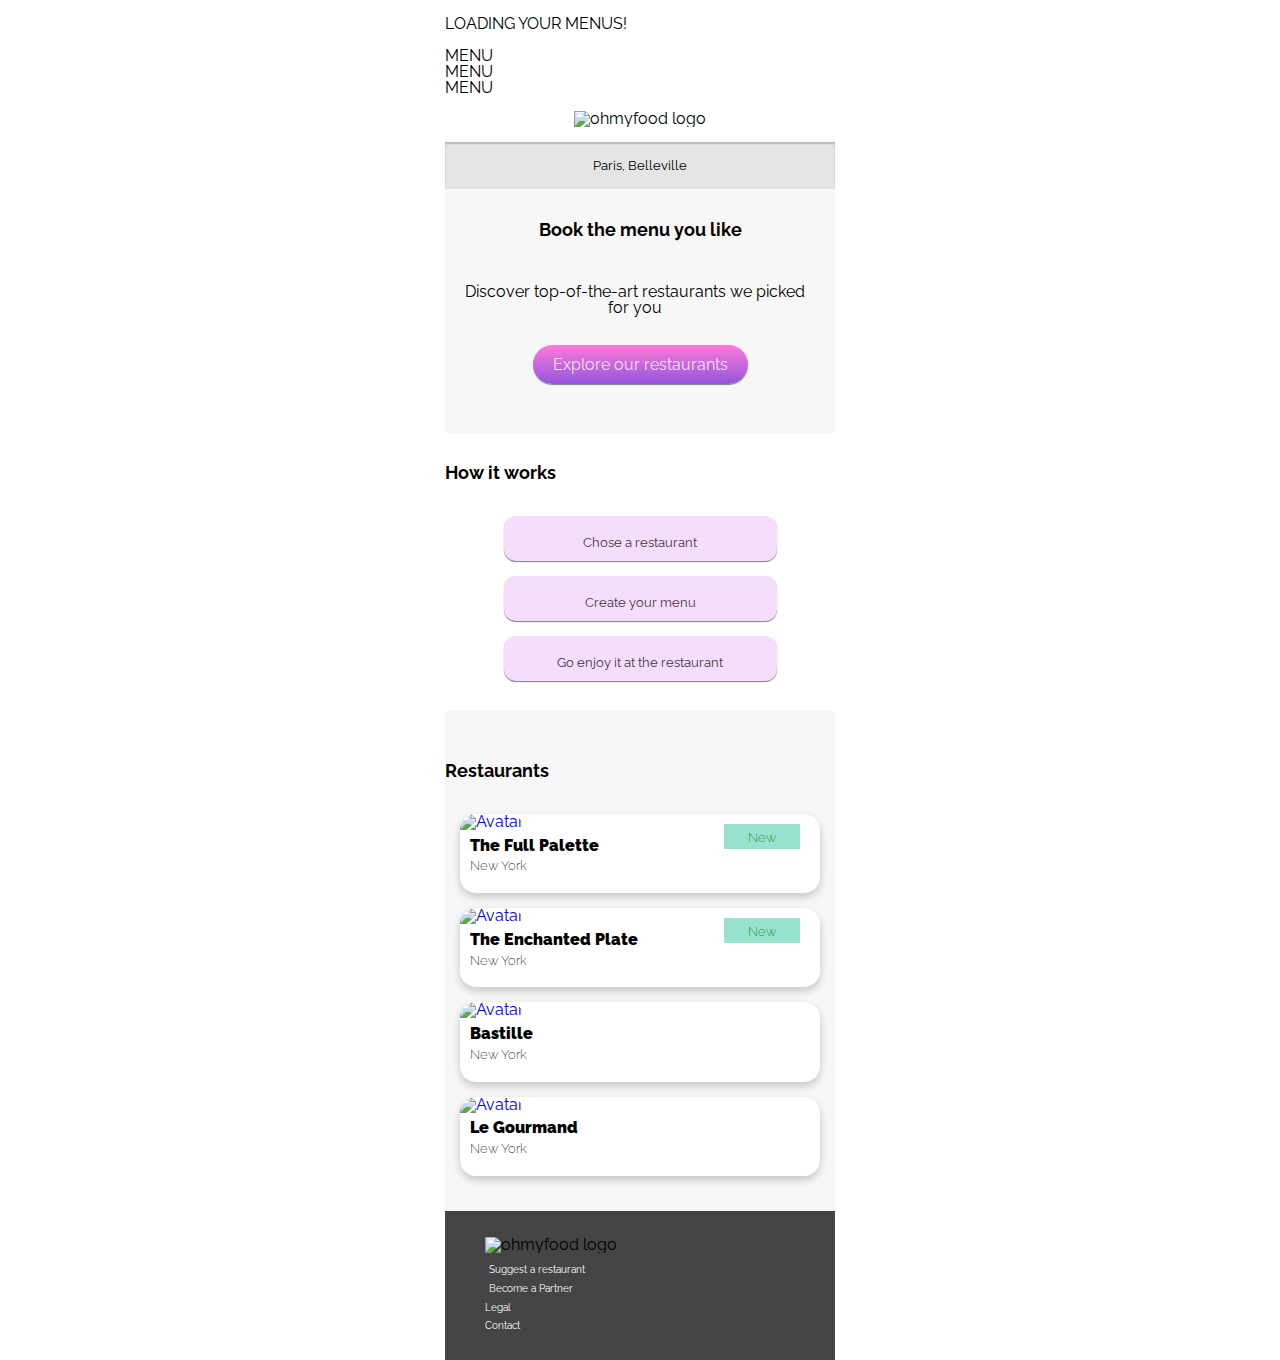
==== index.html @ ea01f43e "green "new" squares" ====
<!DOCTYPE html>
<html lang="en">
   <head>
      <meta charset="UTF-8" />
      <meta http-equiv="X-UA-Compatible" content="IE=edge" />
      <meta name="viewport" content="width=device-width, initial-scale=1.0" />
      <link href="CSS/main.css" rel="stylesheet" type="text/css" />
      <link rel="preconnect" href="https://fonts.googleapis.com" />
      <link rel="preconnect" href="https://fonts.gstatic.com" crossorigin />
      <link
         href="https://fonts.googleapis.com/css2?family=Raleway:ital,wght@0,400;0,600;1,700&display=swap"
         rel="stylesheet"
         />
      <script
         src="https://kit.fontawesome.com/eb87289c09.js"
         crossorigin="anonymous"
         ></script>
      <title>ohmyfood</title>
   </head>
   <body>


      <div id="overlay">
        <div id="spinners">
          <p>LOADING YOUR MENUS!</p>
          <div id="spinner"><span>MENU</span></div>
          <div id="spinner-2"><span>MENU</span></div>
          <div id="spinner-3"><span>MENU</span></div>
       </div>
      </div>

      <section id="top">
         <header>
            <img src="Images/logo/ohmyfood.png" alt="ohmyfood logo" />
         </header>
         <section id="location">
            <p><i class="fa-solid fa-location-dot"></i>Paris, Belleville</p>
         </section>
         <section id="book-menu">
            <h1>Book the menu you like</h1>
         </section>
         <section id="explore">
            <p>Discover top-of-the-art restaurants we picked for you</p>
            <a href="#" target="_blank" class="button"> Explore our restaurants</a>
         </section>
      </section>
      <section id="how-it-works">
         <h1>How it works</h1>
         <button>Chose a restaurant</button>
         <button>Create your menu</button>
         <button>Go enjoy it at the restaurant</button>
      </section>
      <section id="restaurants">
         <h1>Restaurants</h1>
         <div id="full-palette">
            <a href="#">
               <div class="card">
                  <img
                     src="Images/restaurants/jay-wennington-N_Y88TWmGwA-unsplash.jpg"
                     alt="Avatar"
                     style="width: 100%"/>
                  <div class="container">
                     <div class="new">
                        <p>New</p>
                     </div>
                     <h4>
                        <b>The Full Palette</b><br />
                        <p>New York</p>
                     </h4>
                  </div>
               </div>
            </a>
         </div>
         <div id="enchanted-plate">
            <a href="#">
               <div class="card">
                  <img
                     src="Images/restaurants/stil-u2Lp8tXIcjw-unsplash.jpg"
                     alt="Avatar"
                     style="width: 100%"/>
                  <div class="container">
                     <div class="new">
                        <p>New</p>
                     </div>
                     <h4>
                        <b>The Enchanted Plate</b><br />
                        <p>New York</p>
                     </h4>
                  </div>
               </div>
            </a>
         </div>
         <div id="bastille">
            <a href="#">
               <div class="card">
                  <img
                     src="Images/restaurants/toa-heftiba-DQKerTsQwi0-unsplash.jpg"
                     alt="Avatar"
                     style="width: 100%"/>
                  <div class="container">
                     <h4>
                        <b>Bastille</b><br />
                        <p>New York</p>
                     </h4>
                  </div>
               </div>
            </a>
         </div>
         <div id="le-gourmand">
            <a href="#">
               <div class="card">
                  <img
                     src="Images/restaurants/louis-hansel-shotsoflouis-qNBGVyOCY8Q-unsplash.jpg"
                     alt="Avatar"
                     style="width: 100%"/>
                  <div class="container">
                     <h4>
                        <b>Le Gourmand</b><br />
                        <p>New York</p>
                     </h4>
                  </div>
               </div>
            </a>
         </div>
      </section>
      <footer>
         <ul>
         <img src="Images/logo/ohmyfood@2x-white copy.png" alt="ohmyfood logo" />
         <li><i class="fa-solid fa-utensils"></i><a href="">Suggest a restaurant</a></li>
         <li><i class="fa-solid fa-handshake-angle"></i><a href="">Become a Partner</a></li>
         <li><a href="">Legal</a></li>
         <li><a href="">Contact</a></li>
      </footer>
   </body>
</html>
---- CSS/main.css ----
/*! normalize.css v8.0.1 | MIT License | github.com/necolas/normalize.css */

html {
	line-height: 1.15;
	-webkit-text-size-adjust: 100%;
}

body {
	margin: 0 auto;
}

main {
	display: flex;
	height: 50%;
}

a {
	text-decoration: none;
}

h1 {
	font-size: 2em;
	margin: 0.67em 0;
}

hr {
	box-sizing: content-box;
	height: 0;
	overflow: visible;
}

pre {
	font-family: monospace, monospace;
	font-size: 1em;
}

a {
	background-color: transparent;
}

abbr[title] {
	border-bottom: 0;
	text-decoration: underline;
	text-decoration: underline dotted;
}

b,
strong {
	font-weight: bolder;
}

code,
kbd,
samp {
	font-family: monospace, monospace;
	font-size: 1em;
}

small {
	font-size: 80%;
}

sub,
sup {
	font-size: 75%;
	line-height: 0;
	position: relative;
	vertical-align: baseline;
}

sub {
	bottom: -0.25em;
}

sup {
	top: -0.5em;
}

img {
	border-style: none;
}

button,
input,
optgroup,
select,
textarea {
	font-family: inherit;
	font-size: 100%;
	line-height: 1.15;
	margin: 0;
}

button,
input {
	overflow: visible;
}

button,
select {
	text-transform: none;
}

button,
[type="button"],
[type="reset"],
[type="submit"] {
	-webkit-appearance: button;
}

button::-moz-focus-inner,
[type="button"]::-moz-focus-inner,
[type="reset"]::-moz-focus-inner,
[type="submit"]::-moz-focus-inner {
	border-style: none;
	padding: 0;
}

button:-moz-focusring,
[type="button"]:-moz-focusring,
[type="reset"]:-moz-focusring,
[type="submit"]:-moz-focusring {
	outline: 1px dotted ButtonText;
}

fieldset {
	padding: 0.35em 0.75em 0.625em;
}

legend {
	box-sizing: border-box;
	color: inherit;
	display: table;
	max-width: 100%;
	padding: 0;
	white-space: normal;
}

progress {
	vertical-align: baseline;
}

textarea {
	overflow: auto;
}

[type="checkbox"],
[type="radio"] {
	box-sizing: border-box;
	padding: 0;
}

[type="number"]::-webkit-inner-spin-button,
[type="number"]::-webkit-outer-spin-button {
	height: auto;
}

[type="search"] {
	-webkit-appearance: textfield;
	outline-offset: -2px;
}

[type="search"]::-webkit-search-decoration {
	-webkit-appearance: none;
}

::-webkit-file-upload-button {
	-webkit-appearance: button;
	font: inherit;
}

details {
	display: block;
}

summary {
	display: list-item;
}

template {
	display: none;
}

[hidden] {
	display: none;
}

/* Box Sizing */

*,
*::before,
*::after {
	box-sizing: border-box;
}

/*----------------------------------------------End Reset-----------------------------------------*/

body {
	width: 390px;
	font-family: "Raleway";
	color: black;
	line-height: 1em;
}


/* #spinners {
  z-index: 100!important;
}

#overlay {
	position: fixed;
	animation: fade 7s 1s ease-in forwards;
	background-color: whitesmoke;
	/* background: linear-gradient(to bottom, #ff79da 0%, #9356dc 100%); 
	width: 390px;
	height: 100%;
 	z-index: 200;
}

@keyframes fade {
	0% {
		opacity: 1;
	}

  95% {
		opacity: 1;
	}

  100% {
    opacity: 0;
    z-index: -10;
  }
}

@keyframes spinner {
	0% {
		transform:  rotate(-5deg) translateY(0);
	}

	100% {
		transform:  rotate(5deg) translateY(45px);

	}
}


#spinners p {
  font-family: "Raleway";
  color: rgb(6, 174, 115);
  text-align: center;
  position: relative;
  top: 650px;
}

#spinner {
	animation: spinner .5s alternate infinite ease-in-out;
	width: 90px;
	height: 115px;
	position: absolute;
	top: 500px;
	left: 20%;
	background-color: #99e2d0;
	mix-blend-mode: darken;
}

#spinner-2 {
	animation: spinner .5s 0.3s alternate infinite ease-in-out;
	width: 90px;
	height: 115px;
	position: absolute;
	top: 500px;
	left: 40%;
	background-color: #ff79da;
	mix-blend-mode: darken;
}

#spinner-3 {
	animation: spinner .5s 0.6s alternate infinite ease-in-out;
	width: 90px;
	height: 115px;
	position: absolute;
	top: 500px;
	left: 60%;
	background-color: #9356dc;
	mix-blend-mode: multiply;
}
#spinner, #spinner-2, #spinner-3 {
  font: 300;
  font-size: .5em;
  color: white;
  text-align: center;
} */

p {
	font-size: 1em;
}

header {
	text-align: center;
	background-color: white;
}

header img {
	width: 50%;
	padding: 15px;
}

#explore,
#location,
#book-menu {
	text-align: center;
}

#explore p {
	text-align: center;
	padding: 0 30px;
}

#location p {
	background-color: #e5e5e5;
	box-shadow: 0px 2px 2px rgba(0, 0, 0, 0.2) inset;
	padding: 15px 0;
	font-size: small;
	margin-top: 0;
}

#location i {
	position: relative;
	left: -15px;
	font-size: 1.2em;
}

#book-menu {
	background-color: rgb(247, 247, 247);
}

h1 {
	font-size: large;
	padding: 20px 0;
}

#explore {
	padding-bottom: 30px;
}

#explore p {
	padding: 10px 20px 25px 10px;
}

.button {
	width: 60%;
	height: 60px;
	padding: 10px 20px;
	font-family: "Raleway", sans-serif;
	text-decoration: none;
	color: rgba(255, 255, 255, 0.8);
	border-radius: 30px;
	background: linear-gradient(to bottom, #ff79da 0%, #9356dc 100%);
	box-shadow: 0 1px 1px rgba(0, 0, 0, 0.5);
	cursor: pointer;
	transition: all 0.2s ease-in-out;
}

.button:hover {
	box-shadow: 0 2px 2px 0.5px rgba(0, 0, 0, 1);
	opacity: 0.8;
	color: rgba(255, 255, 255, 1);
}

/* .button:hover::after {
	content: "";
	position: absolute;
	display: block;
	top: 500px;
	left: 400px;
	width: 30%;
	height: 20px;
	padding: 10px 20px;
	border-radius: 30px;
	background: blue;
	z-index: 1;
	transition: all 0.2s ease-in-out;
} */

#top {
	background-color: rgb(247, 247, 247);
	padding-bottom: 30px;
}

#how-it-works {
	margin-bottom: 30px;
}

#how-it-works button {
	display: block;
	margin: 15px auto;
	width: 70%;
	height: 45px;
	padding: 20px;
	font-family: "Raleway", sans-serif;
	text-decoration: none;
	color: rgba(9, 0, 0, 0.8);
	font-size: 0.8em;
	border-radius: 12px;
	border: none;
	background: rgb(245, 221, 254);
	box-shadow: 0 1px 1px rgba(0, 0, 0, 0.5);
	cursor: pointer;
	transition: all 0.2s ease-in-out;
}

h3,
h6 {
	font-family: "Raleway";
	font-weight: 500;
	line-height: 1.3;
}

#restaurants {
	background-color: rgb(247, 247, 247);
	padding: 20px 0;
}

.card img {
	border-radius: 16px 16px 0 0;
	height: 150px;
	/* width: 90%; */
	object-fit: cover;
	max-width: 100%;
}

.card {
	background-color: rgb(255, 255, 255);
	border-radius: 16px;
	margin: 15px;
	box-shadow: 0 4px 8px 0 rgba(0, 0, 0, 0.2);
	transition: all 0.3s;
	transform: translateY(0%);
}

.card:hover {
	transform: translateY(-4%);
}

.card .container {
	padding: 10px 10px;
	line-height: 0.5em;
}

.card h4 {
	font-size: 1em;
	margin: 0.1em 0;
	color: black;
}

.card p {
	font-size: 0.8em;
	font-weight: 200;
}

.new {
	position: absolute;
	top:10px;
	right: 20px;
	width: 76px;
	height: 25px;
	color: green;
	text-align: center;
	line-height: .1em;
	background-color: #99E2D0;
}

.new p {

}

footer {
	height: 15%;
	background-color: rgb(68, 68, 68);
	padding: 10px 0 10px 0;
}

footer img {
	width: 5vw;
	padding-bottom: 7px;
}

footer ul {
	list-style-type: none;
}

footer ul a {
	text-decoration: none;
	font-size: 0.6em;
	color: white;
}

.fa-utensils,
.fa-handshake-angle {
	color: white;
	font-size: 0.2em;
	padding-right: 4px;
}
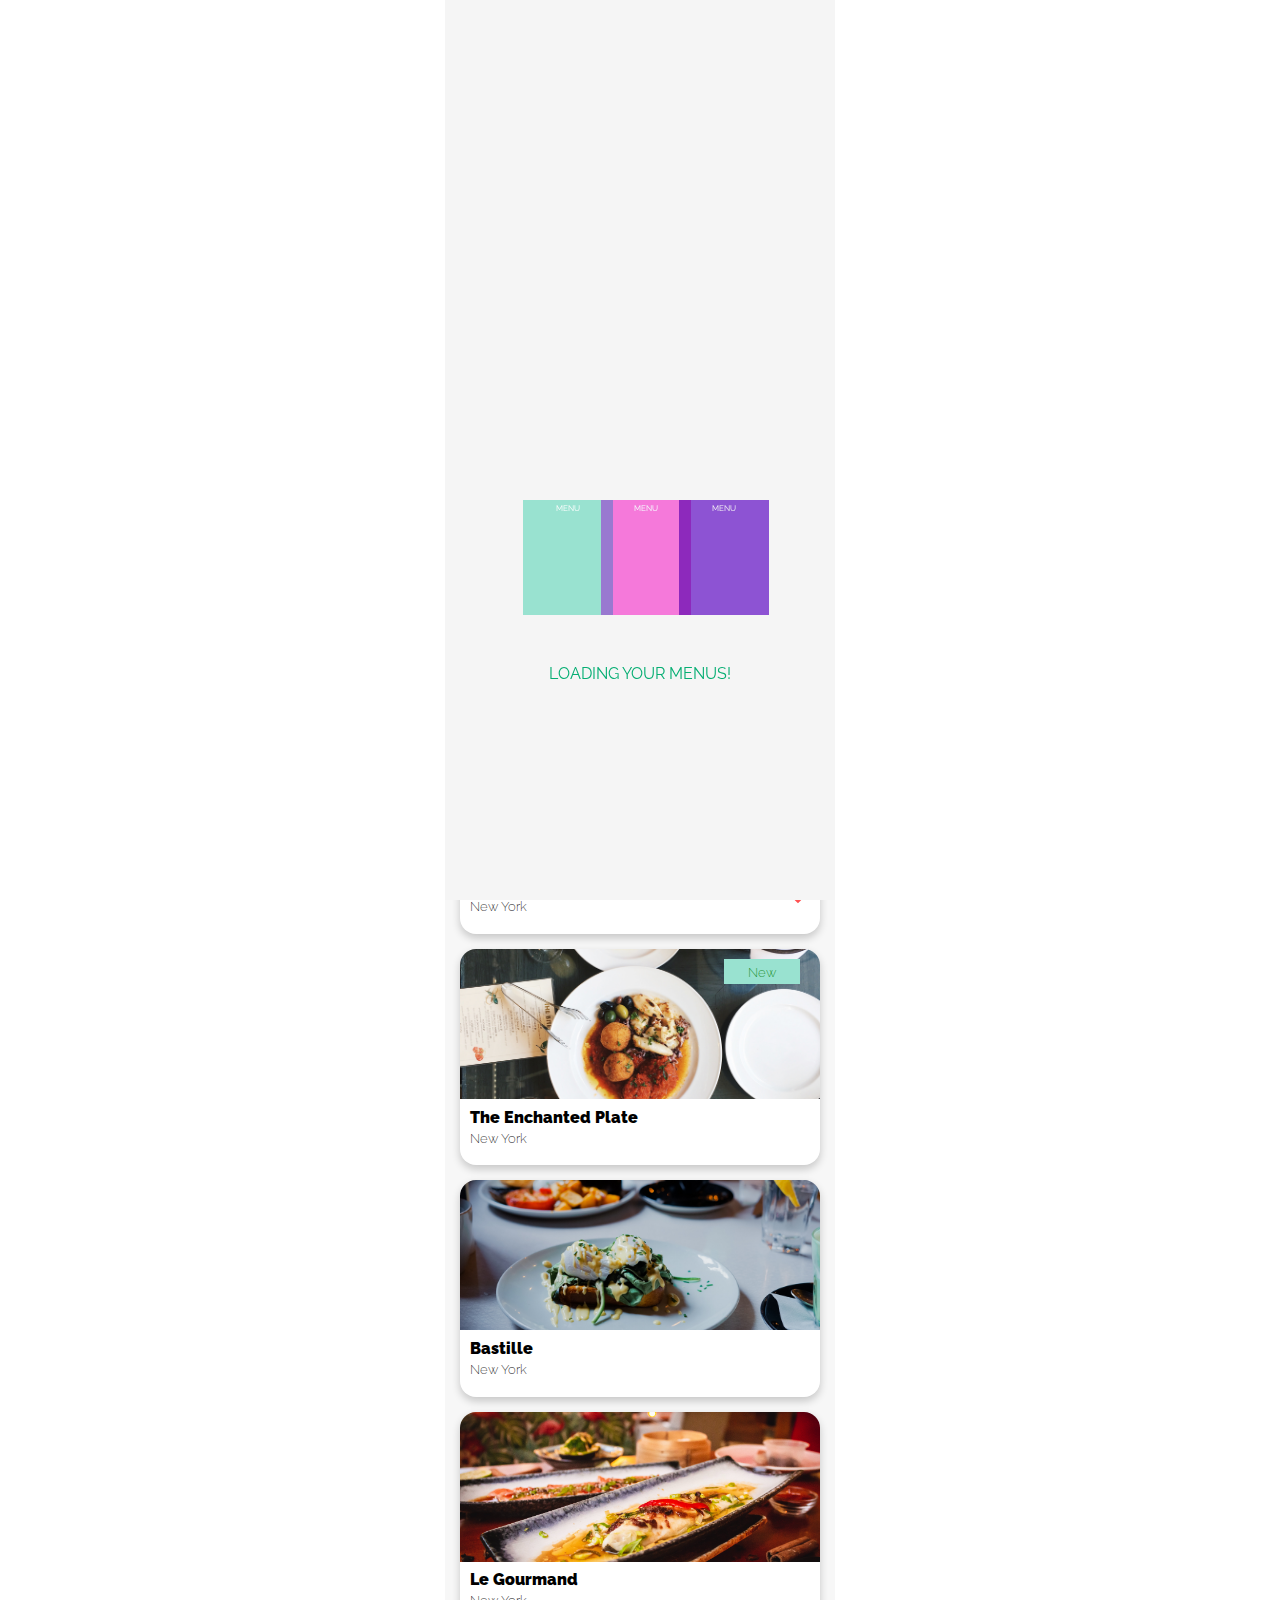
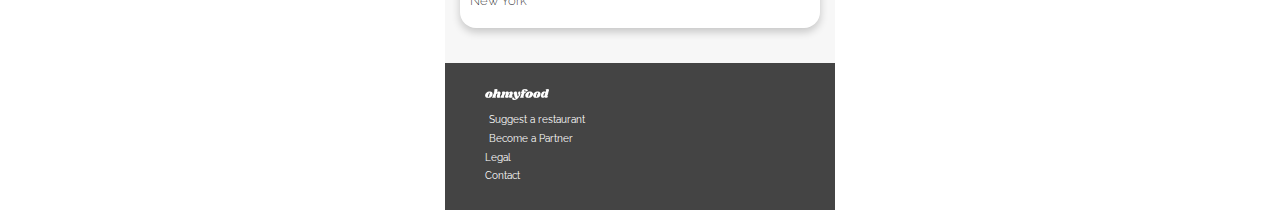
==== commit ba584724: "heart attempt" ====
--- a/index.html
+++ b/index.html
@@ -18,17 +18,14 @@
       <title>ohmyfood</title>
    </head>
    <body>
-
-
       <div id="overlay">
-        <div id="spinners">
-          <p>LOADING YOUR MENUS!</p>
-          <div id="spinner"><span>MENU</span></div>
-          <div id="spinner-2"><span>MENU</span></div>
-          <div id="spinner-3"><span>MENU</span></div>
-       </div>
+         <div id="spinners">
+            <p>LOADING YOUR MENUS!</p>
+            <div id="spinner"><span>MENU</span></div>
+            <div id="spinner-2"><span>MENU</span></div>
+            <div id="spinner-3"><span>MENU</span></div>
+         </div>
       </div>
-
       <section id="top">
          <header>
             <img src="Images/logo/ohmyfood.png" alt="ohmyfood logo" />
@@ -56,7 +53,7 @@
             <a href="#">
                <div class="card">
                   <img
-                     src="Images/restaurants/jay-wennington-N_Y88TWmGwA-unsplash.jpg"
+                     src="images/restaurants/jay-wennington-N_Y88TWmGwA-unsplash.jpg"
                      alt="Avatar"
                      style="width: 100%"/>
                   <div class="container">
@@ -67,6 +64,7 @@
                         <b>The Full Palette</b><br />
                         <p>New York</p>
                      </h4>
+                     <div class="heart-1"></div>
                   </div>
                </div>
             </a>
@@ -75,7 +73,7 @@
             <a href="#">
                <div class="card">
                   <img
-                     src="Images/restaurants/stil-u2Lp8tXIcjw-unsplash.jpg"
+                     src="images/restaurants/stil-u2Lp8tXIcjw-unsplash.jpg"
                      alt="Avatar"
                      style="width: 100%"/>
                   <div class="container">
@@ -94,7 +92,7 @@
             <a href="#">
                <div class="card">
                   <img
-                     src="Images/restaurants/toa-heftiba-DQKerTsQwi0-unsplash.jpg"
+                     src="images/restaurants/toa-heftiba-DQKerTsQwi0-unsplash.jpg"
                      alt="Avatar"
                      style="width: 100%"/>
                   <div class="container">
@@ -110,7 +108,7 @@
             <a href="#">
                <div class="card">
                   <img
-                     src="Images/restaurants/louis-hansel-shotsoflouis-qNBGVyOCY8Q-unsplash.jpg"
+                     src="images/restaurants/louis-hansel-shotsoflouis-qNBGVyOCY8Q-unsplash.jpg"
                      alt="Avatar"
                      style="width: 100%"/>
                   <div class="container">
@@ -125,7 +123,7 @@
       </section>
       <footer>
          <ul>
-         <img src="Images/logo/ohmyfood@2x-white copy.png" alt="ohmyfood logo" />
+         <img src="images/logo/ohmyfood@2x-white copy.png" alt="ohmyfood logo" />
          <li><i class="fa-solid fa-utensils"></i><a href="">Suggest a restaurant</a></li>
          <li><i class="fa-solid fa-handshake-angle"></i><a href="">Become a Partner</a></li>
          <li><a href="">Legal</a></li>
--- a/CSS/main.css
+++ b/CSS/main.css
@@ -203,7 +203,7 @@
 }
 
 
-/* #spinners {
+/#spinners {
   z-index: 100!important;
 }
 
@@ -211,7 +211,7 @@
 	position: fixed;
 	animation: fade 7s 1s ease-in forwards;
 	background-color: whitesmoke;
-	/* background: linear-gradient(to bottom, #ff79da 0%, #9356dc 100%); 
+	/* background: linear-gradient(to bottom, #ff79da 0%, #9356dc 100%);*/
 	width: 390px;
 	height: 100%;
  	z-index: 200;
@@ -289,7 +289,7 @@
   font-size: .5em;
   color: white;
   text-align: center;
-} */
+} 
 
 p {
 	font-size: 1em;
@@ -470,9 +470,31 @@
 	background-color: #99E2D0;
 }
 
-.new p {
-
-}
+
+.heart-1 {
+	width: 24px;
+	height: 24px;
+	background: #FF5252;
+	clip-path: path("M12 4.248c-3.148-5.402-12-3.825-12 2.944 0 4.661 5.571 9.427 12 15.808 6.43-6.381 12-11.147 12-15.808 0-6.792-8.875-8.306-12-2.944z");
+	/* transform: scale(3); */
+	position: absolute;
+	bottom: 30px;
+	right: 10px;
+	background-size: 200% 200%;
+	background-image: 
+	linear-gradient(to top, #A72424 50%, transparent 50%);
+	transition: background-position 300ms, color 300ms ease, border-color 300ms ease;
+}
+
+
+
+.heart-1:hover {
+	border-color: #A72424;
+	background-image: 
+	linear-gradient(to top, #A72424 51%, transparent 50%);
+	background-position: 0 100%;
+	transition: background-position 300ms, color 300ms ease, border-color 300ms ease;
+	}
 
 footer {
 	height: 15%;
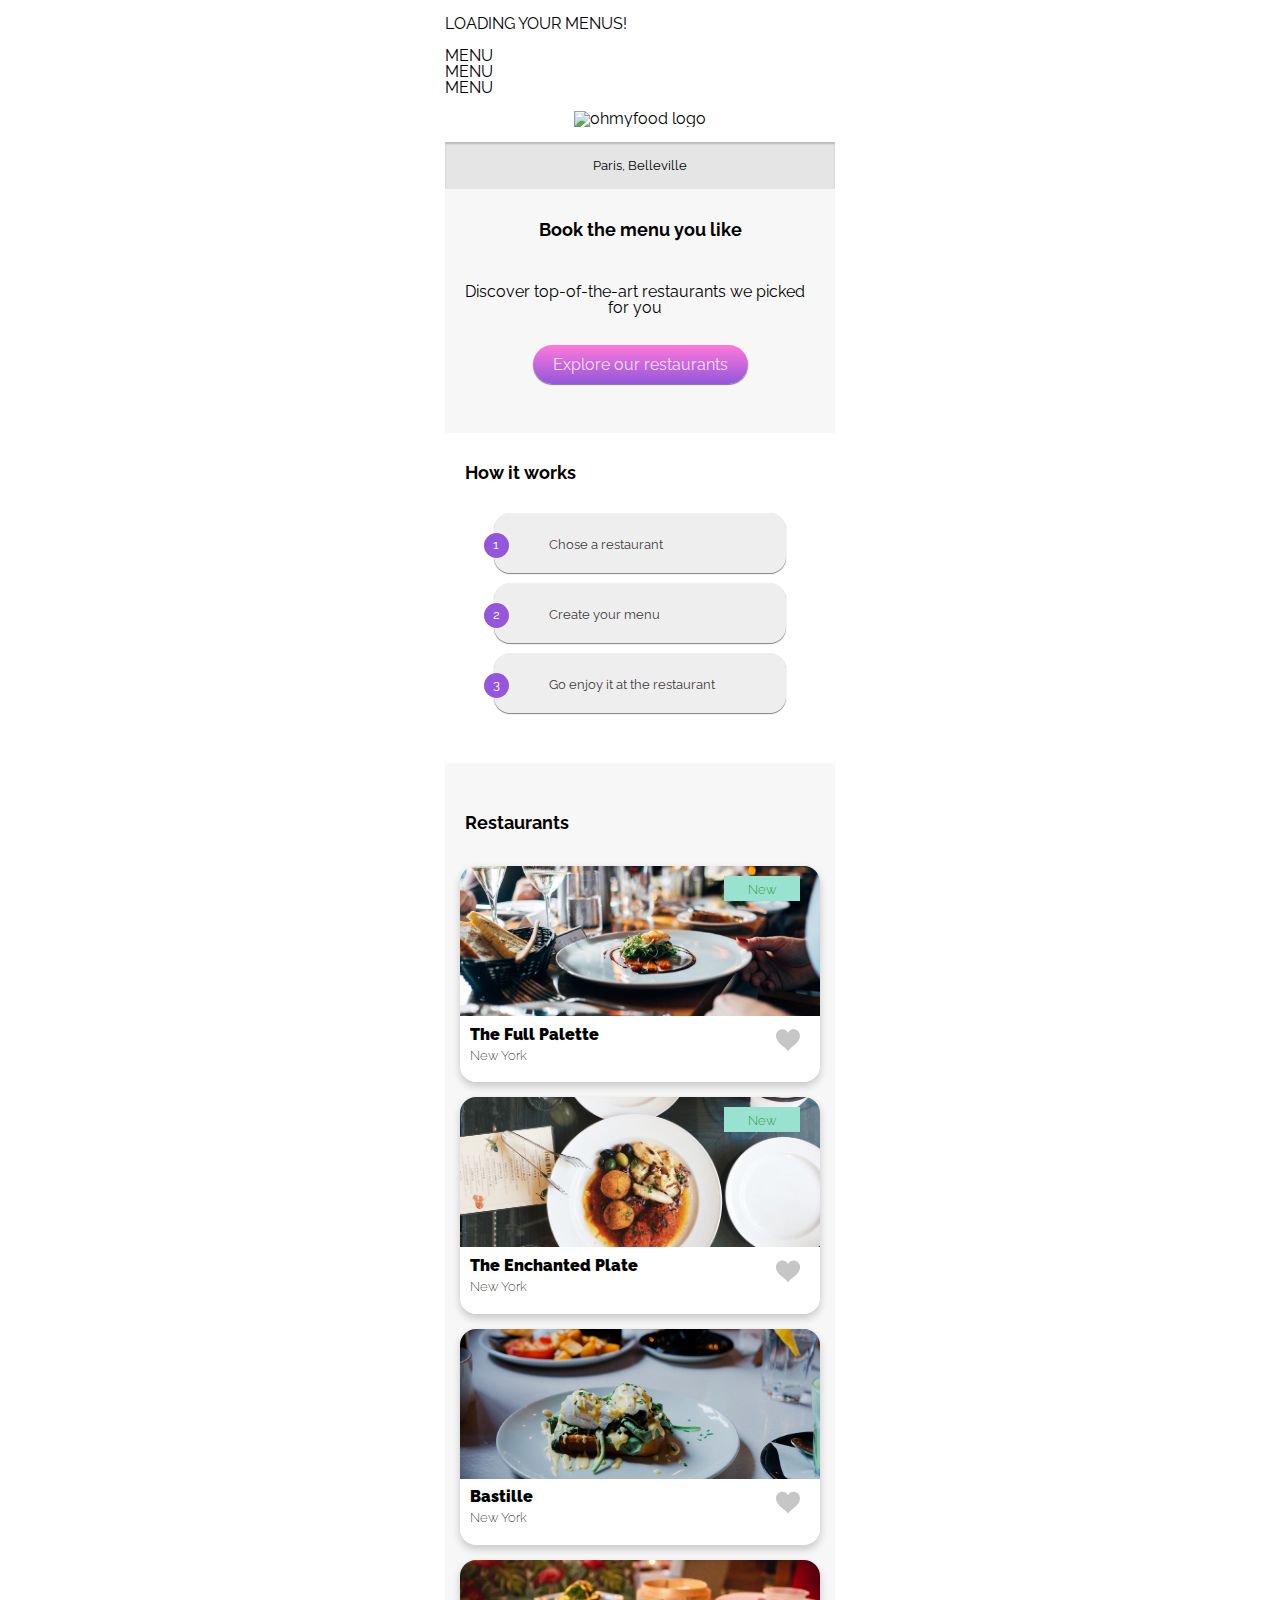
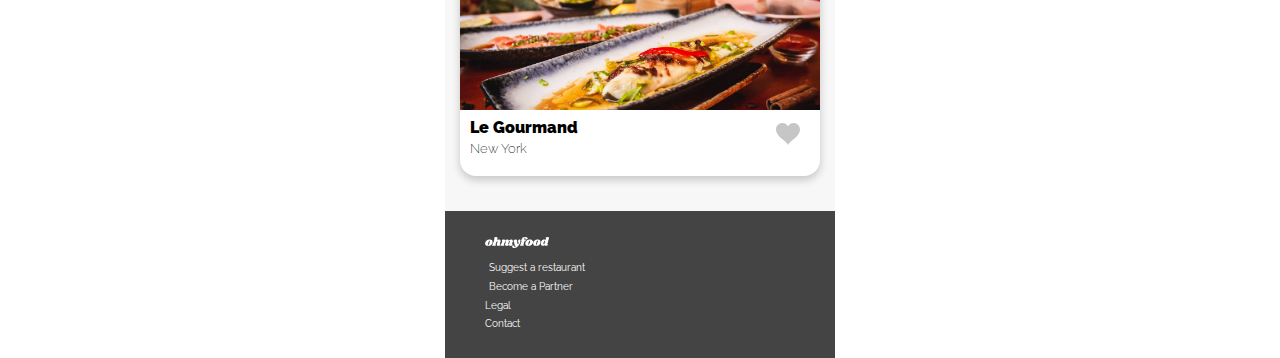
==== commit 4287d60a: "How it works buttons" ====
--- a/index.html
+++ b/index.html
@@ -9,12 +9,8 @@
       <link rel="preconnect" href="https://fonts.gstatic.com" crossorigin />
       <link
          href="https://fonts.googleapis.com/css2?family=Raleway:ital,wght@0,400;0,600;1,700&display=swap"
-         rel="stylesheet"
-         />
-      <script
-         src="https://kit.fontawesome.com/eb87289c09.js"
-         crossorigin="anonymous"
-         ></script>
+         rel="stylesheet"/>
+      <script src="https://kit.fontawesome.com/eb87289c09.js" crossorigin="anonymous"></script>
       <title>ohmyfood</title>
    </head>
    <body>
@@ -43,9 +39,9 @@
       </section>
       <section id="how-it-works">
          <h1>How it works</h1>
-         <button>Chose a restaurant</button>
-         <button>Create your menu</button>
-         <button>Go enjoy it at the restaurant</button>
+         <button><span>1</span><i class="fa-solid fa-mobile-screen-button"></i>Chose a restaurant</button>
+         <button><span>2</span><i class="fa-solid fa-list-ul"></i>Create your menu</button>
+         <button><span>3</span><i class="fa-solid fa-store"></i>Go enjoy it at the restaurant</button>
       </section>
       <section id="restaurants">
          <h1>Restaurants</h1>
@@ -84,6 +80,7 @@
                         <b>The Enchanted Plate</b><br />
                         <p>New York</p>
                      </h4>
+                     <div class="heart-1"></div>
                   </div>
                </div>
             </a>
@@ -100,6 +97,7 @@
                         <b>Bastille</b><br />
                         <p>New York</p>
                      </h4>
+                     <div class="heart-1"></div>
                   </div>
                </div>
             </a>
@@ -116,6 +114,7 @@
                         <b>Le Gourmand</b><br />
                         <p>New York</p>
                      </h4>
+                     <div class="heart-1"></div>
                   </div>
                </div>
             </a>
--- a/CSS/main.css
+++ b/CSS/main.css
@@ -202,8 +202,9 @@
 	line-height: 1em;
 }
 
-
-/#spinners {
+/* animation */
+/* 
+ #spinners {
   z-index: 100!important;
 }
 
@@ -212,7 +213,7 @@
 	animation: fade 7s 1s ease-in forwards;
 	background-color: whitesmoke;
 	/* background: linear-gradient(to bottom, #ff79da 0%, #9356dc 100%);*/
-	width: 390px;
+	/*width: 390px;
 	height: 100%;
  	z-index: 200;
 }
@@ -289,7 +290,9 @@
   font-size: .5em;
   color: white;
   text-align: center;
-} 
+}   */
+
+/* animation end */
 
 p {
 	font-size: 1em;
@@ -336,7 +339,7 @@
 
 h1 {
 	font-size: large;
-	padding: 20px 0;
+	padding: 20px;
 }
 
 #explore {
@@ -388,25 +391,47 @@
 }
 
 #how-it-works {
-	margin-bottom: 30px;
+	margin-bottom: 50px;
 }
 
 #how-it-works button {
+	text-align: left;
 	display: block;
-	margin: 15px auto;
-	width: 70%;
-	height: 45px;
+	margin: 10px auto;
+	width: 75%;
+	height: 60px;
 	padding: 20px;
 	font-family: "Raleway", sans-serif;
 	text-decoration: none;
 	color: rgba(9, 0, 0, 0.8);
 	font-size: 0.8em;
-	border-radius: 12px;
+	border-radius: 16px;
 	border: none;
-	background: rgb(245, 221, 254);
+	background: rgb(238, 238, 238);
 	box-shadow: 0 1px 1px rgba(0, 0, 0, 0.5);
 	cursor: pointer;
 	transition: all 0.2s ease-in-out;
+}
+
+#how-it-works button:hover {
+	background: rgb(245, 221, 254);
+}
+
+#how-it-works span {
+	position: relative;
+	left: -30px;
+	display: inline-block;
+	border-radius: 50%;
+	width: 25px;
+	height: 25px;
+	padding: 5px;
+	background: #9356dc;
+	color: rgb(255, 255, 255);
+	text-align: center;
+}
+
+#how-it-works i {
+	padding-right: 10px;
 }
 
 h3,
@@ -472,28 +497,26 @@
 
 
 .heart-1 {
+	position: absolute;
+	bottom: 20px;
+	right: 10px;
+	background-color: rgb(198, 198, 198);
 	width: 24px;
 	height: 24px;
-	background: #FF5252;
-	clip-path: path("M12 4.248c-3.148-5.402-12-3.825-12 2.944 0 4.661 5.571 9.427 12 15.808 6.43-6.381 12-11.147 12-15.808 0-6.792-8.875-8.306-12-2.944z");
-	/* transform: scale(3); */
-	position: absolute;
+	clip-path: path("M12 4.419c-2.826-5.695-11.999-4.064-11.999 3.27 0 7.27 9.903 10.938 11.999 15.311 2.096-4.373 12-8.041 12-15.311 0-7.327-9.17-8.972-12-3.27z");
 	bottom: 30px;
-	right: 10px;
+	right: 20px;
 	background-size: 200% 200%;
+	transition: background-position 300ms, color 300ms ease, border-color 300ms ease;
+}
+
+
+
+.heart-1:hover {
 	background-image: 
-	linear-gradient(to top, #A72424 50%, transparent 50%);
-	transition: background-position 300ms, color 300ms ease, border-color 300ms ease;
-}
-
-
-
-.heart-1:hover {
-	border-color: #A72424;
-	background-image: 
-	linear-gradient(to top, #A72424 51%, transparent 50%);
+	linear-gradient(to top, #9356dc 10%, #ff79da 60%);
 	background-position: 0 100%;
-	transition: background-position 300ms, color 300ms ease, border-color 300ms ease;
+	transition: background-position 200ms, color 200ms ease;
 	}
 
 footer {
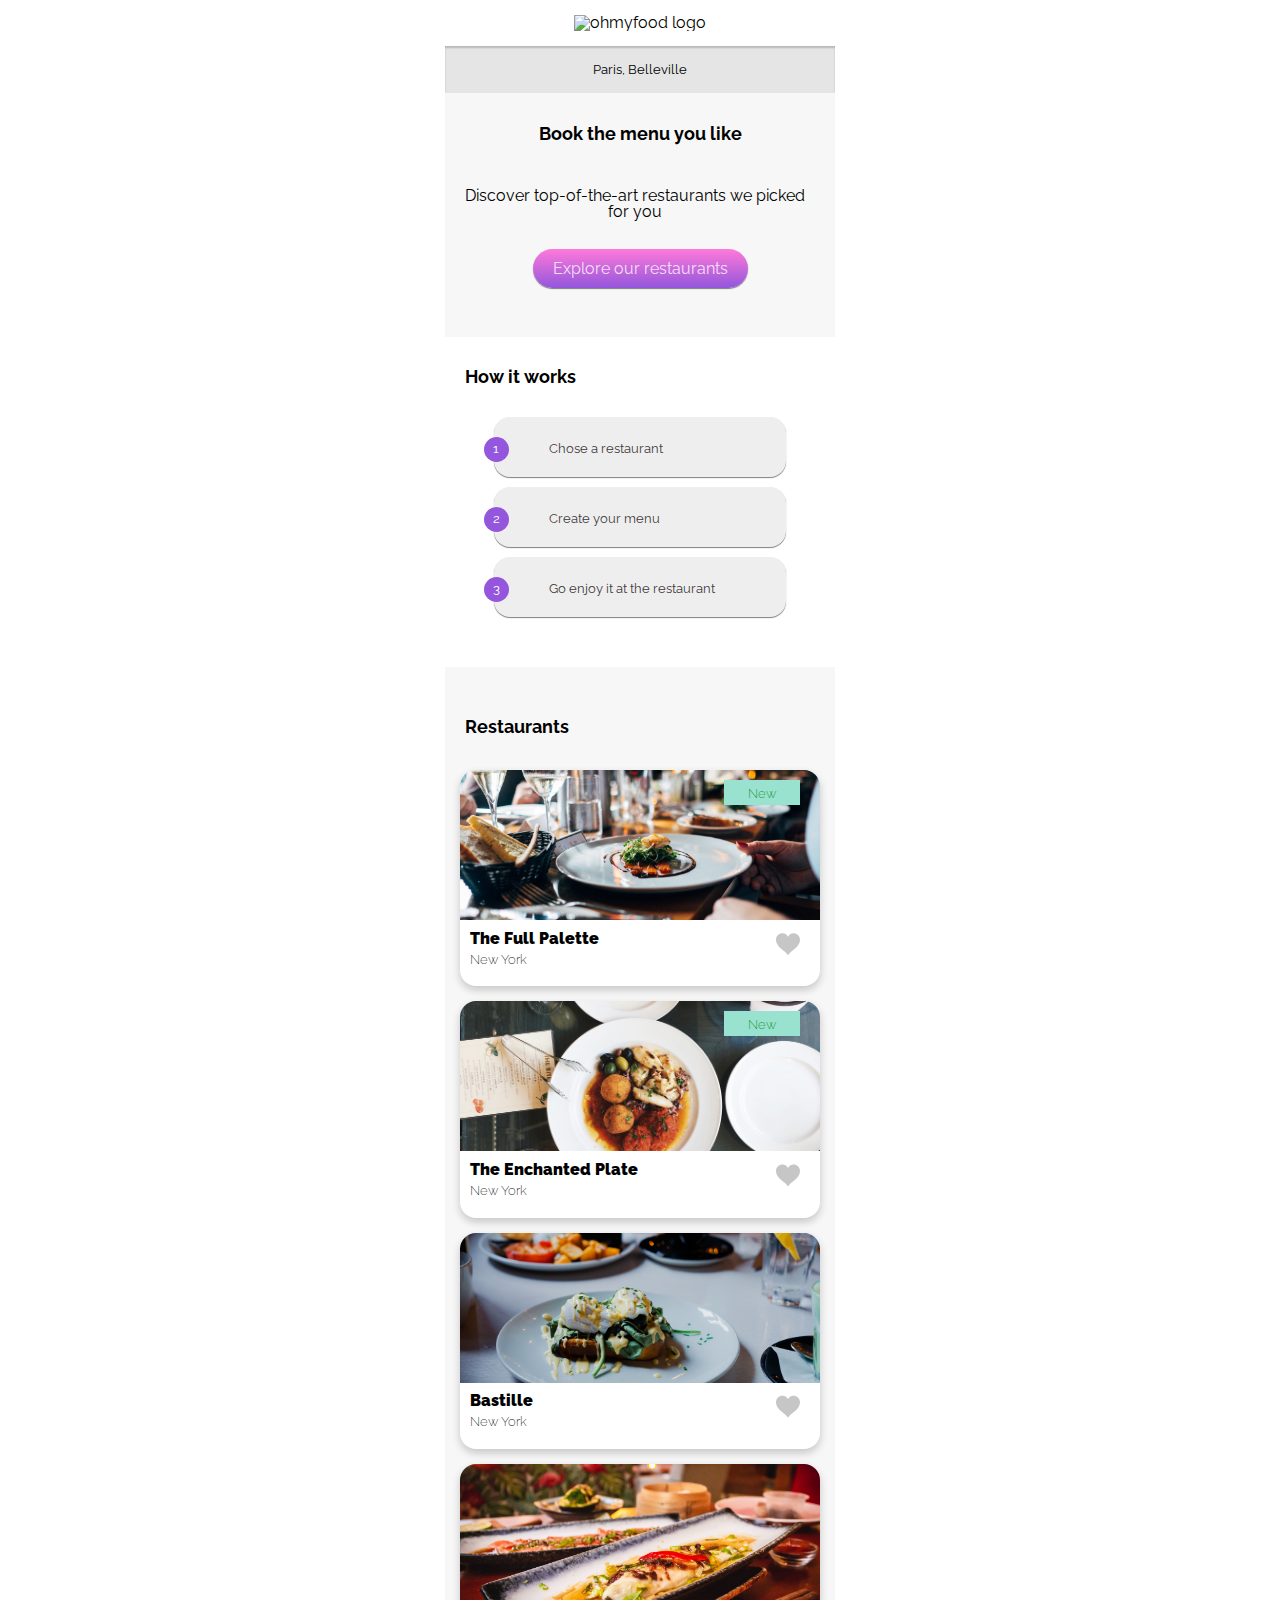
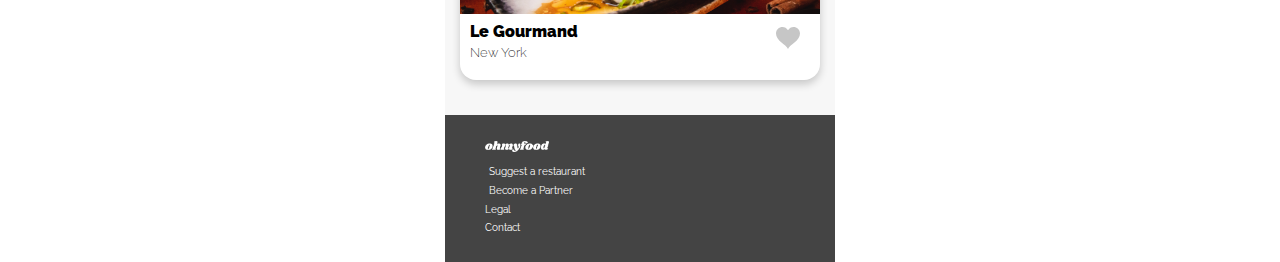
==== commit 0db73035: "Animation progress" ====
--- a/index.html
+++ b/index.html
@@ -14,14 +14,14 @@
       <title>ohmyfood</title>
    </head>
    <body>
-      <div id="overlay">
+      <!--       <div id="overlay">
          <div id="spinners">
             <p>LOADING YOUR MENUS!</p>
             <div id="spinner"><span>MENU</span></div>
             <div id="spinner-2"><span>MENU</span></div>
             <div id="spinner-3"><span>MENU</span></div>
          </div>
-      </div>
+         </div> -->
       <section id="top">
          <header>
             <img src="Images/logo/ohmyfood.png" alt="ohmyfood logo" />
@@ -34,7 +34,7 @@
          </section>
          <section id="explore">
             <p>Discover top-of-the-art restaurants we picked for you</p>
-            <a href="#" target="_blank" class="button"> Explore our restaurants</a>
+            <a href="#" target="_blank" class="button">Explore our restaurants</a>
          </section>
       </section>
       <section id="how-it-works">
@@ -86,7 +86,7 @@
             </a>
          </div>
          <div id="bastille">
-            <a href="#">
+            <a href="bastille.html">
                <div class="card">
                   <img
                      src="images/restaurants/toa-heftiba-DQKerTsQwi0-unsplash.jpg"
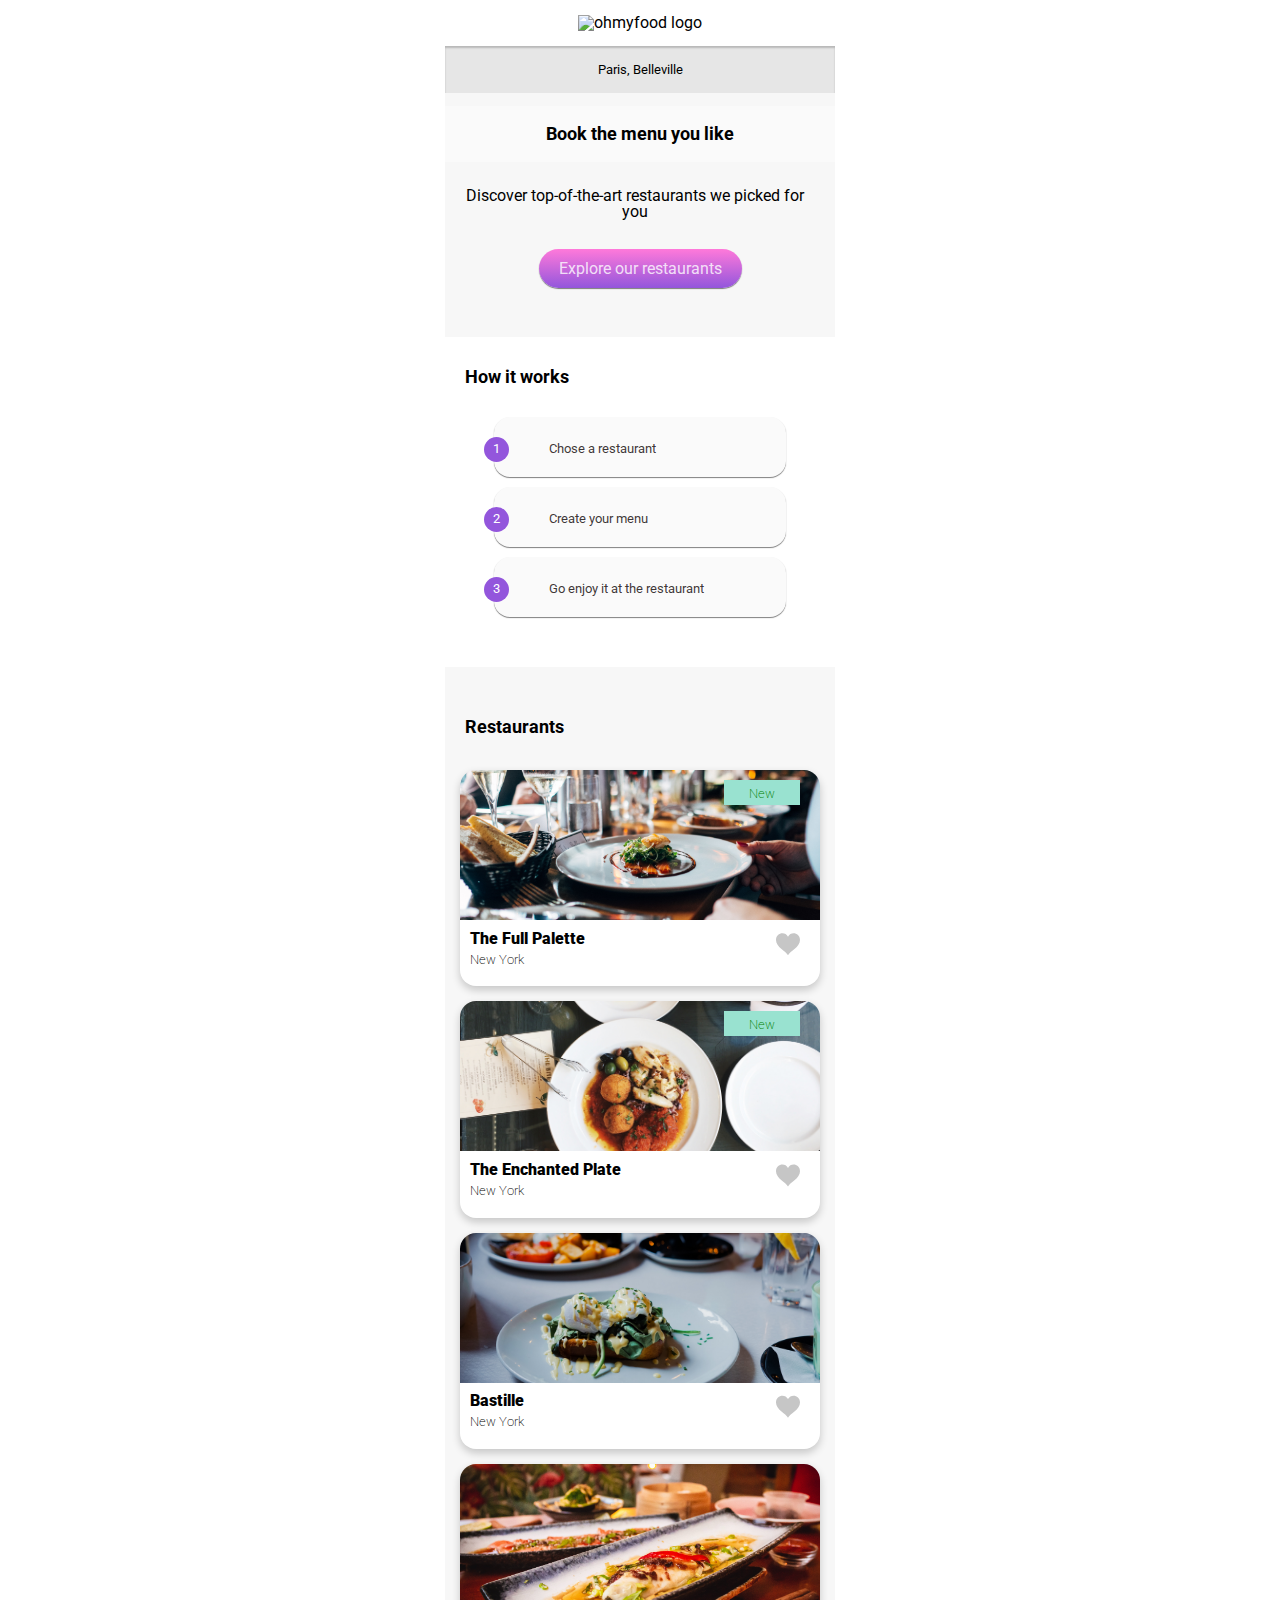
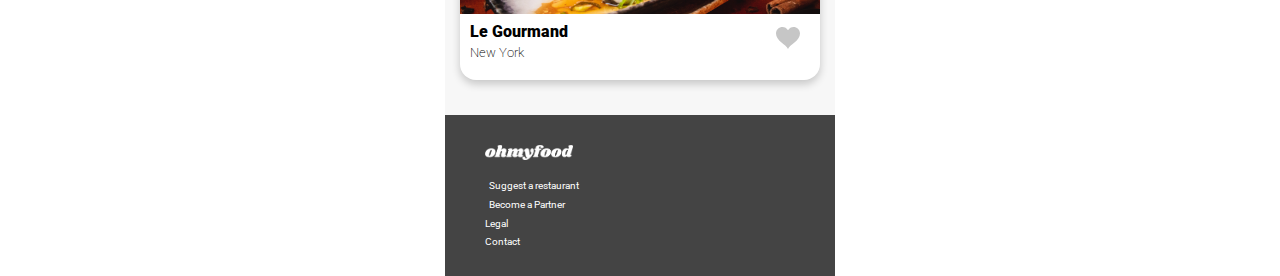
==== commit 7aae746c: "July 7 progress" ====
--- a/index.html
+++ b/index.html
@@ -1,20 +1,24 @@
 <!DOCTYPE html>
 <html lang="en">
-   <head>
-      <meta charset="UTF-8" />
-      <meta http-equiv="X-UA-Compatible" content="IE=edge" />
-      <meta name="viewport" content="width=device-width, initial-scale=1.0" />
-      <link href="CSS/main.css" rel="stylesheet" type="text/css" />
-      <link rel="preconnect" href="https://fonts.googleapis.com" />
-      <link rel="preconnect" href="https://fonts.gstatic.com" crossorigin />
-      <link
-         href="https://fonts.googleapis.com/css2?family=Raleway:ital,wght@0,400;0,600;1,700&display=swap"
-         rel="stylesheet"/>
-      <script src="https://kit.fontawesome.com/eb87289c09.js" crossorigin="anonymous"></script>
-      <title>ohmyfood</title>
-   </head>
-   <body>
-      <!--       <div id="overlay">
+  <head>
+    <meta charset="UTF-8" />
+    <meta http-equiv="X-UA-Compatible" content="IE=edge" />
+    <meta name="viewport" content="width=device-width, initial-scale=1.0" />
+    <link href="CSS/main.css" rel="stylesheet" type="text/css" />
+    <link rel="preconnect" href="https://fonts.googleapis.com" />
+    <link rel="preconnect" href="https://fonts.gstatic.com" crossorigin />
+    <link
+      href="https://fonts.googleapis.com/css2?family=Roboto:wght@100;400;900&family=Shrikhand&display=swap"
+      rel="stylesheet"
+    />
+    <script
+      src="https://kit.fontawesome.com/eb87289c09.js"
+      crossorigin="anonymous"
+    ></script>
+    <title>ohmyfood</title>
+  </head>
+  <body>
+    <!--       <div id="overlay">
          <div id="spinners">
             <p>LOADING YOUR MENUS!</p>
             <div id="spinner"><span>MENU</span></div>
@@ -22,111 +26,130 @@
             <div id="spinner-3"><span>MENU</span></div>
          </div>
          </div> -->
-      <section id="top">
-         <header>
-            <img src="Images/logo/ohmyfood.png" alt="ohmyfood logo" />
-         </header>
-         <section id="location">
-            <p><i class="fa-solid fa-location-dot"></i>Paris, Belleville</p>
-         </section>
-         <section id="book-menu">
-            <h1>Book the menu you like</h1>
-         </section>
-         <section id="explore">
-            <p>Discover top-of-the-art restaurants we picked for you</p>
-            <a href="#" target="_blank" class="button">Explore our restaurants</a>
-         </section>
+    <section id="top">
+      <header>
+        <img src="Images/logo/ohmyfood.png" alt="ohmyfood logo" />
+      </header>
+      <section id="location">
+        <p><i class="fa-solid fa-location-dot"></i>Paris, Belleville</p>
       </section>
-      <section id="how-it-works">
-         <h1>How it works</h1>
-         <button><span>1</span><i class="fa-solid fa-mobile-screen-button"></i>Chose a restaurant</button>
-         <button><span>2</span><i class="fa-solid fa-list-ul"></i>Create your menu</button>
-         <button><span>3</span><i class="fa-solid fa-store"></i>Go enjoy it at the restaurant</button>
+      <section id="book-menu">
+        <h1>Book the menu you like</h1>
       </section>
-      <section id="restaurants">
-         <h1>Restaurants</h1>
-         <div id="full-palette">
-            <a href="#">
-               <div class="card">
-                  <img
-                     src="images/restaurants/jay-wennington-N_Y88TWmGwA-unsplash.jpg"
-                     alt="Avatar"
-                     style="width: 100%"/>
-                  <div class="container">
-                     <div class="new">
-                        <p>New</p>
-                     </div>
-                     <h4>
-                        <b>The Full Palette</b><br />
-                        <p>New York</p>
-                     </h4>
-                     <div class="heart-1"></div>
-                  </div>
-               </div>
-            </a>
-         </div>
-         <div id="enchanted-plate">
-            <a href="#">
-               <div class="card">
-                  <img
-                     src="images/restaurants/stil-u2Lp8tXIcjw-unsplash.jpg"
-                     alt="Avatar"
-                     style="width: 100%"/>
-                  <div class="container">
-                     <div class="new">
-                        <p>New</p>
-                     </div>
-                     <h4>
-                        <b>The Enchanted Plate</b><br />
-                        <p>New York</p>
-                     </h4>
-                     <div class="heart-1"></div>
-                  </div>
-               </div>
-            </a>
-         </div>
-         <div id="bastille">
-            <a href="bastille.html">
-               <div class="card">
-                  <img
-                     src="images/restaurants/toa-heftiba-DQKerTsQwi0-unsplash.jpg"
-                     alt="Avatar"
-                     style="width: 100%"/>
-                  <div class="container">
-                     <h4>
-                        <b>Bastille</b><br />
-                        <p>New York</p>
-                     </h4>
-                     <div class="heart-1"></div>
-                  </div>
-               </div>
-            </a>
-         </div>
-         <div id="le-gourmand">
-            <a href="#">
-               <div class="card">
-                  <img
-                     src="images/restaurants/louis-hansel-shotsoflouis-qNBGVyOCY8Q-unsplash.jpg"
-                     alt="Avatar"
-                     style="width: 100%"/>
-                  <div class="container">
-                     <h4>
-                        <b>Le Gourmand</b><br />
-                        <p>New York</p>
-                     </h4>
-                     <div class="heart-1"></div>
-                  </div>
-               </div>
-            </a>
-         </div>
+      <section id="explore">
+        <p>Discover top-of-the-art restaurants we picked for you</p>
+        <a href="#" target="_blank" class="button">Explore our restaurants</a>
       </section>
-      <footer>
-         <ul>
-         <img src="images/logo/ohmyfood@2x-white copy.png" alt="ohmyfood logo" />
-         <li><i class="fa-solid fa-utensils"></i><a href="">Suggest a restaurant</a></li>
-         <li><i class="fa-solid fa-handshake-angle"></i><a href="">Become a Partner</a></li>
-         <li><a href="">Legal</a></li>
-         <li><a href="">Contact</a></li>
-      </footer>
-   </body>
-</html>+    </section>
+    <section id="how-it-works">
+      <h1>How it works</h1>
+      <button>
+        <span>1</span><i class="fa-solid fa-mobile-screen-button"></i>Chose a
+        restaurant
+      </button>
+      <button>
+        <span>2</span><i class="fa-solid fa-list-ul"></i>Create your menu
+      </button>
+      <button>
+        <span>3</span><i class="fa-solid fa-store"></i>Go enjoy it at the
+        restaurant
+      </button>
+    </section>
+    <section id="restaurants">
+      <h1>Restaurants</h1>
+      <div id="full-palette">
+        <a href="#">
+          <div class="card">
+            <img
+              src="images/restaurants/jay-wennington-N_Y88TWmGwA-unsplash.jpg"
+              alt="Avatar"
+              style="width: 100%"
+            />
+            <div class="container">
+              <div class="new">
+                <p>New</p>
+              </div>
+              <h4>
+                <b>The Full Palette</b><br />
+                <p>New York</p>
+              </h4>
+              <div class="heart-1"></div>
+            </div>
+          </div>
+        </a>
+      </div>
+      <div id="enchanted-plate">
+        <a href="#">
+          <div class="card">
+            <img
+              src="images/restaurants/stil-u2Lp8tXIcjw-unsplash.jpg"
+              alt="Avatar"
+              style="width: 100%"
+            />
+            <div class="container">
+              <div class="new">
+                <p>New</p>
+              </div>
+              <h4>
+                <b>The Enchanted Plate</b><br />
+                <p>New York</p>
+              </h4>
+              <div class="heart-1"></div>
+            </div>
+          </div>
+        </a>
+      </div>
+      <div id="bastille">
+        <a href="bastille.html">
+          <div class="card">
+            <img
+              src="images/restaurants/toa-heftiba-DQKerTsQwi0-unsplash.jpg"
+              alt="Avatar"
+              style="width: 100%"
+            />
+            <div class="container">
+              <h4>
+                <b>Bastille</b><br />
+                <p>New York</p>
+              </h4>
+              <div class="heart-1"></div>
+            </div>
+          </div>
+        </a>
+      </div>
+      <div id="le-gourmand">
+        <a href="#">
+          <div class="card">
+            <img
+              src="images/restaurants/louis-hansel-shotsoflouis-qNBGVyOCY8Q-unsplash.jpg"
+              alt="Avatar"
+              style="width: 100%"
+            />
+            <div class="container">
+              <h4>
+                <b>Le Gourmand</b><br />
+                <p>New York</p>
+              </h4>
+              <div class="heart-1"></div>
+            </div>
+          </div>
+        </a>
+      </div>
+    </section>
+    <footer>
+      <img src="images/logo/ohmyfood@2x-white.png" alt="ohmyfood logo" />
+      <ul>
+        <li>
+          <i class="fa-solid fa-utensils"></i
+          ><a href="">Suggest a restaurant</a>
+        </li>
+        <li>
+          <i class="fa-solid fa-handshake-angle"></i
+          ><a href="">Become a Partner</a>
+        </li>
+        <li><a href="">Legal</a></li>
+        <li><a href="mailto:someone@yoursite.com">Contact</a></li>
+      </ul>
+    </footer>
+  </body>
+</html>
--- a/CSS/main.css
+++ b/CSS/main.css
@@ -1,83 +1,83 @@
 /*! normalize.css v8.0.1 | MIT License | github.com/necolas/normalize.css */
 
 html {
-	line-height: 1.15;
-	-webkit-text-size-adjust: 100%;
+  line-height: 1.15;
+  -webkit-text-size-adjust: 100%;
 }
 
 body {
-	margin: 0 auto;
+  margin: 0 auto;
 }
 
 main {
-	display: flex;
-	height: 50%;
+  display: flex;
+  height: 50%;
 }
 
 a {
-	text-decoration: none;
+  text-decoration: none;
 }
 
 h1 {
-	font-size: 2em;
-	margin: 0.67em 0;
+  font-size: 2em;
+  margin: 0.67em 0;
 }
 
 hr {
-	box-sizing: content-box;
-	height: 0;
-	overflow: visible;
+  box-sizing: content-box;
+  height: 0;
+  overflow: visible;
 }
 
 pre {
-	font-family: monospace, monospace;
-	font-size: 1em;
+  font-family: monospace, monospace;
+  font-size: 1em;
 }
 
 a {
-	background-color: transparent;
+  background-color: transparent;
 }
 
 abbr[title] {
-	border-bottom: 0;
-	text-decoration: underline;
-	text-decoration: underline dotted;
+  border-bottom: 0;
+  text-decoration: underline;
+  text-decoration: underline dotted;
 }
 
 b,
 strong {
-	font-weight: bolder;
+  font-weight: bolder;
 }
 
 code,
 kbd,
 samp {
-	font-family: monospace, monospace;
-	font-size: 1em;
+  font-family: monospace, monospace;
+  font-size: 1em;
 }
 
 small {
-	font-size: 80%;
+  font-size: 80%;
 }
 
 sub,
 sup {
-	font-size: 75%;
-	line-height: 0;
-	position: relative;
-	vertical-align: baseline;
+  font-size: 75%;
+  line-height: 0;
+  position: relative;
+  vertical-align: baseline;
 }
 
 sub {
-	bottom: -0.25em;
+  bottom: -0.25em;
 }
 
 sup {
-	top: -0.5em;
+  top: -0.5em;
 }
 
 img {
-	border-style: none;
+  border-style: none;
 }
 
 button,
@@ -85,104 +85,104 @@
 optgroup,
 select,
 textarea {
-	font-family: inherit;
-	font-size: 100%;
-	line-height: 1.15;
-	margin: 0;
+  font-family: inherit;
+  font-size: 100%;
+  line-height: 1.15;
+  margin: 0;
 }
 
 button,
 input {
-	overflow: visible;
+  overflow: visible;
 }
 
 button,
 select {
-	text-transform: none;
+  text-transform: none;
 }
 
 button,
 [type="button"],
 [type="reset"],
 [type="submit"] {
-	-webkit-appearance: button;
+  -webkit-appearance: button;
 }
 
 button::-moz-focus-inner,
 [type="button"]::-moz-focus-inner,
 [type="reset"]::-moz-focus-inner,
 [type="submit"]::-moz-focus-inner {
-	border-style: none;
-	padding: 0;
+  border-style: none;
+  padding: 0;
 }
 
 button:-moz-focusring,
 [type="button"]:-moz-focusring,
 [type="reset"]:-moz-focusring,
 [type="submit"]:-moz-focusring {
-	outline: 1px dotted ButtonText;
+  outline: 1px dotted ButtonText;
 }
 
 fieldset {
-	padding: 0.35em 0.75em 0.625em;
+  padding: 0.35em 0.75em 0.625em;
 }
 
 legend {
-	box-sizing: border-box;
-	color: inherit;
-	display: table;
-	max-width: 100%;
-	padding: 0;
-	white-space: normal;
+  box-sizing: border-box;
+  color: inherit;
+  display: table;
+  max-width: 100%;
+  padding: 0;
+  white-space: normal;
 }
 
 progress {
-	vertical-align: baseline;
+  vertical-align: baseline;
 }
 
 textarea {
-	overflow: auto;
+  overflow: auto;
 }
 
 [type="checkbox"],
 [type="radio"] {
-	box-sizing: border-box;
-	padding: 0;
+  box-sizing: border-box;
+  padding: 0;
 }
 
 [type="number"]::-webkit-inner-spin-button,
 [type="number"]::-webkit-outer-spin-button {
-	height: auto;
+  height: auto;
 }
 
 [type="search"] {
-	-webkit-appearance: textfield;
-	outline-offset: -2px;
+  -webkit-appearance: textfield;
+  outline-offset: -2px;
 }
 
 [type="search"]::-webkit-search-decoration {
-	-webkit-appearance: none;
+  -webkit-appearance: none;
 }
 
 ::-webkit-file-upload-button {
-	-webkit-appearance: button;
-	font: inherit;
+  -webkit-appearance: button;
+  font: inherit;
 }
 
 details {
-	display: block;
+  display: block;
 }
 
 summary {
-	display: list-item;
+  display: list-item;
 }
 
 template {
-	display: none;
+  display: none;
 }
 
 [hidden] {
-	display: none;
+  display: none;
 }
 
 /* Box Sizing */
@@ -190,42 +190,42 @@
 *,
 *::before,
 *::after {
-	box-sizing: border-box;
+  box-sizing: border-box;
 }
 
 /*----------------------------------------------End Reset-----------------------------------------*/
 
 body {
-	width: 390px;
-	font-family: "Raleway";
-	color: black;
-	line-height: 1em;
+  width: 390px;
+  font-family: "Roboto";
+  color: black;
+  line-height: 1em;
 }
 
 /* animation */
-/* 
- #spinners {
-  z-index: 100!important;
+
+#spinners {
+  z-index: 100 !important;
 }
 
 #overlay {
-	position: fixed;
-	animation: fade 7s 1s ease-in forwards;
-	background-color: whitesmoke;
-	/* background: linear-gradient(to bottom, #ff79da 0%, #9356dc 100%);*/
-	/*width: 390px;
-	height: 100%;
- 	z-index: 200;
+  position: fixed;
+  animation: fade 0.01s 1s ease-in forwards;
+  background-color: whitesmoke;
+  /* background: linear-gradient(to bottom, #ff79da 0%, #9356dc 100%);*/
+  width: 390px;
+  height: 100%;
+  z-index: 200;
 }
 
 @keyframes fade {
-	0% {
-		opacity: 1;
-	}
+  0% {
+    opacity: 1;
+  }
 
   95% {
-		opacity: 1;
-	}
+    opacity: 1;
+  }
 
   100% {
     opacity: 0;
@@ -234,19 +234,17 @@
 }
 
 @keyframes spinner {
-	0% {
-		transform:  rotate(-5deg) translateY(0);
-	}
-
-	100% {
-		transform:  rotate(5deg) translateY(45px);
-
-	}
-}
-
+  0% {
+    transform: rotate(-5deg) translateY(0);
+  }
+
+  100% {
+    transform: rotate(5deg) translateY(45px);
+  }
+}
 
 #spinners p {
-  font-family: "Raleway";
+  font-family: "Roboto";
   color: rgb(6, 174, 115);
   text-align: center;
   position: relative;
@@ -254,120 +252,143 @@
 }
 
 #spinner {
-	animation: spinner .5s alternate infinite ease-in-out;
-	width: 90px;
-	height: 115px;
-	position: absolute;
-	top: 500px;
-	left: 20%;
-	background-color: #99e2d0;
-	mix-blend-mode: darken;
+  animation: spinner 0.5s alternate infinite ease-in-out;
+  width: 90px;
+  height: 115px;
+  position: absolute;
+  top: 500px;
+  left: 20%;
+  background-color: #99e2d0;
+  mix-blend-mode: darken;
 }
 
 #spinner-2 {
-	animation: spinner .5s 0.3s alternate infinite ease-in-out;
-	width: 90px;
-	height: 115px;
-	position: absolute;
-	top: 500px;
-	left: 40%;
-	background-color: #ff79da;
-	mix-blend-mode: darken;
+  animation: spinner 0.5s 0.3s alternate infinite ease-in-out;
+  width: 90px;
+  height: 115px;
+  position: absolute;
+  top: 500px;
+  left: 40%;
+  background-color: #ff79da;
+  mix-blend-mode: darken;
 }
 
 #spinner-3 {
-	animation: spinner .5s 0.6s alternate infinite ease-in-out;
-	width: 90px;
-	height: 115px;
-	position: absolute;
-	top: 500px;
-	left: 60%;
-	background-color: #9356dc;
-	mix-blend-mode: multiply;
-}
-#spinner, #spinner-2, #spinner-3 {
+  animation: spinner 0.5s 0.6s alternate infinite ease-in-out;
+  width: 90px;
+  height: 115px;
+  position: absolute;
+  top: 500px;
+  left: 60%;
+  background-color: #9356dc;
+  mix-blend-mode: multiply;
+}
+
+#spinner,
+#spinner-2,
+#spinner-3 {
+  animation-fill-mode: backwards;
   font: 300;
-  font-size: .5em;
+  font-size: 0.5em;
   color: white;
   text-align: center;
-}   */
+}
 
 /* animation end */
 
 p {
-	font-size: 1em;
+  font-size: 1em;
 }
 
 header {
-	text-align: center;
-	background-color: white;
+  text-align: center;
+  background-color: white;
 }
 
 header img {
-	width: 50%;
-	padding: 15px;
+  width: 50%;
+  padding: 15px;
 }
 
 #explore,
 #location,
 #book-menu {
-	text-align: center;
+  text-align: center;
 }
 
 #explore p {
-	text-align: center;
-	padding: 0 30px;
+  text-align: center;
+  padding: 0 30px;
 }
 
 #location p {
-	background-color: #e5e5e5;
-	box-shadow: 0px 2px 2px rgba(0, 0, 0, 0.2) inset;
-	padding: 15px 0;
-	font-size: small;
-	margin-top: 0;
+  background-color: #e6e6e6;
+  box-shadow: 0px 2px 2px rgba(0, 0, 0, 0.2) inset;
+  padding: 15px 0;
+  font-size: small;
+  margin-top: 0;
 }
 
 #location i {
-	position: relative;
-	left: -15px;
-	font-size: 1.2em;
+  position: relative;
+  left: -15px;
+  font-size: 1.2em;
 }
 
 #book-menu {
-	background-color: rgb(247, 247, 247);
+  background-color: #fafafa;
 }
 
 h1 {
-	font-size: large;
-	padding: 20px;
+  font-size: large;
+  padding: 20px;
+}
+
+h3,
+h6 {
+  font-family: "Roboto";
+  font-weight: 500;
+  line-height: 1.3;
 }
 
 #explore {
-	padding-bottom: 30px;
+  padding-bottom: 30px;
 }
 
 #explore p {
-	padding: 10px 20px 25px 10px;
+  padding: 10px 20px 25px 10px;
 }
 
 .button {
-	width: 60%;
-	height: 60px;
-	padding: 10px 20px;
-	font-family: "Raleway", sans-serif;
-	text-decoration: none;
-	color: rgba(255, 255, 255, 0.8);
-	border-radius: 30px;
-	background: linear-gradient(to bottom, #ff79da 0%, #9356dc 100%);
-	box-shadow: 0 1px 1px rgba(0, 0, 0, 0.5);
-	cursor: pointer;
-	transition: all 0.2s ease-in-out;
+  width: 60%;
+  height: 60px;
+  padding: 10px 20px;
+  font-family: "Roboto", sans-serif;
+  text-decoration: none;
+  color: rgba(255, 255, 255, 0.8);
+  border-radius: 30px;
+  background: linear-gradient(to bottom, #ff79da 0%, #9356dc 100%);
+  box-shadow: 0 1px 1px rgba(0, 0, 0, 0.5);
+  cursor: pointer;
+  transition: all 0.2s ease-in-out;
 }
 
 .button:hover {
-	box-shadow: 0 2px 2px 0.5px rgba(0, 0, 0, 1);
-	opacity: 0.8;
-	color: rgba(255, 255, 255, 1);
+  box-shadow: 0 2px 2px 0.5px rgba(0, 0, 0, 1);
+  opacity: 0.8;
+  color: rgba(255, 255, 255, 1);
+}
+
+.order-button {
+  padding-bottom: 50px;
+  margin: auto;
+  text-align: center;
+}
+
+#cards {
+  margin: 0 auto;
+  text-align: left;
+  padding: 50px 0px;
 }
 
 /* .button:hover::after {
@@ -386,163 +407,208 @@
 } */
 
 #top {
-	background-color: rgb(247, 247, 247);
-	padding-bottom: 30px;
+  background-color: rgb(247, 247, 247);
+  padding-bottom: 30px;
 }
 
 #how-it-works {
-	margin-bottom: 50px;
+  margin-bottom: 50px;
 }
 
 #how-it-works button {
-	text-align: left;
-	display: block;
-	margin: 10px auto;
-	width: 75%;
-	height: 60px;
-	padding: 20px;
-	font-family: "Raleway", sans-serif;
-	text-decoration: none;
-	color: rgba(9, 0, 0, 0.8);
-	font-size: 0.8em;
-	border-radius: 16px;
-	border: none;
-	background: rgb(238, 238, 238);
-	box-shadow: 0 1px 1px rgba(0, 0, 0, 0.5);
-	cursor: pointer;
-	transition: all 0.2s ease-in-out;
+  text-align: left;
+  display: block;
+  margin: 10px auto;
+  width: 75%;
+  height: 60px;
+  padding: 20px;
+  font-family: "Roboto", sans-serif;
+  text-decoration: none;
+  color: rgba(9, 0, 0, 0.8);
+  font-size: 0.8em;
+  border-radius: 16px;
+  border: none;
+  background-color: #fafafa;
+  box-shadow: 0 1px 1px rgba(0, 0, 0, 0.5);
+  cursor: pointer;
+  transition: all 0.2s ease-in-out;
 }
 
 #how-it-works button:hover {
-	background: rgb(245, 221, 254);
+  background: rgb(245, 221, 254);
+  color: #9356dc;
 }
 
 #how-it-works span {
-	position: relative;
-	left: -30px;
-	display: inline-block;
-	border-radius: 50%;
-	width: 25px;
-	height: 25px;
-	padding: 5px;
-	background: #9356dc;
-	color: rgb(255, 255, 255);
-	text-align: center;
+  position: relative;
+  left: -30px;
+  display: inline-block;
+  border-radius: 50%;
+  width: 25px;
+  height: 25px;
+  padding: 5px;
+  background: #9356dc;
+  color: rgb(255, 255, 255);
+  text-align: center;
 }
 
 #how-it-works i {
-	padding-right: 10px;
-}
-
-h3,
-h6 {
-	font-family: "Raleway";
-	font-weight: 500;
-	line-height: 1.3;
+  padding-right: 10px;
 }
 
 #restaurants {
-	background-color: rgb(247, 247, 247);
-	padding: 20px 0;
+  background-color: rgb(247, 247, 247);
+  padding: 20px 0;
 }
 
 .card img {
-	border-radius: 16px 16px 0 0;
-	height: 150px;
-	/* width: 90%; */
-	object-fit: cover;
-	max-width: 100%;
+  border-radius: 16px 16px 0 0;
+  height: 150px;
+  /* width: 90%; */
+  object-fit: cover;
+  max-width: 100%;
 }
 
 .card {
-	background-color: rgb(255, 255, 255);
-	border-radius: 16px;
-	margin: 15px;
-	box-shadow: 0 4px 8px 0 rgba(0, 0, 0, 0.2);
-	transition: all 0.3s;
-	transform: translateY(0%);
+  background-color: rgb(255, 255, 255);
+  border-radius: 16px;
+  margin: 15px;
+  box-shadow: 0 4px 8px 0 rgba(0, 0, 0, 0.2);
+  transition: all 0.3s;
+  transform: translateY(0%);
 }
 
 .card:hover {
-	transform: translateY(-4%);
+  transform: translateY(-4%);
 }
 
 .card .container {
-	padding: 10px 10px;
-	line-height: 0.5em;
+  padding: 10px 10px;
+  line-height: 0.5em;
 }
 
 .card h4 {
-	font-size: 1em;
-	margin: 0.1em 0;
-	color: black;
+  font-size: 1em;
+  margin: 0.1em 0;
+  color: black;
 }
 
 .card p {
-	font-size: 0.8em;
-	font-weight: 200;
+  font-size: 0.8em;
+  font-weight: 200;
 }
 
 .new {
-	position: absolute;
-	top:10px;
-	right: 20px;
-	width: 76px;
-	height: 25px;
-	color: green;
-	text-align: center;
-	line-height: .1em;
-	background-color: #99E2D0;
-}
-
+  position: absolute;
+  top: 10px;
+  right: 20px;
+  width: 76px;
+  height: 25px;
+  color: green;
+  text-align: center;
+  line-height: 0.1em;
+  background-color: #99e2d0;
+}
 
 .heart-1 {
-	position: absolute;
-	bottom: 20px;
-	right: 10px;
-	background-color: rgb(198, 198, 198);
-	width: 24px;
-	height: 24px;
-	clip-path: path("M12 4.419c-2.826-5.695-11.999-4.064-11.999 3.27 0 7.27 9.903 10.938 11.999 15.311 2.096-4.373 12-8.041 12-15.311 0-7.327-9.17-8.972-12-3.27z");
-	bottom: 30px;
-	right: 20px;
-	background-size: 200% 200%;
-	transition: background-position 300ms, color 300ms ease, border-color 300ms ease;
-}
-
-
+  position: absolute;
+  bottom: 20px;
+  right: 10px;
+  background-color: rgb(198, 198, 198);
+  width: 24px;
+  height: 24px;
+  clip-path: path(
+    "M12 4.419c-2.826-5.695-11.999-4.064-11.999 3.27 0 7.27 9.903 10.938 11.999 15.311 2.096-4.373 12-8.041 12-15.311 0-7.327-9.17-8.972-12-3.27z"
+  );
+  bottom: 30px;
+  right: 20px;
+  background-size: 200% 200%;
+  transition: background-position 300ms, color 300ms ease,
+    border-color 300ms ease;
+}
 
 .heart-1:hover {
-	background-image: 
-	linear-gradient(to top, #9356dc 10%, #ff79da 60%);
-	background-position: 0 100%;
-	transition: background-position 200ms, color 200ms ease;
-	}
+  background-image: linear-gradient(to top, #9356dc 10%, #ff79da 60%);
+  background-position: 0 100%;
+  transition: background-position 200ms, color 200ms ease;
+}
+
+.menu-card {
+  display: inline-block;
+  width: 360px;
+  height: 60px;
+  color: black;
+  background-color: whitesmoke;
+  border: 1px solid grey;
+  border-radius: 20px;
+  overflow: hidden;
+}
+.menu-card-2 {
+  display: inline-block;
+  width: 360px;
+  height: 60px;
+  color: black;
+  background-color: aquamarine;
+  z-index: -100;
+  transform: translateX(700px);
+  transition: 0.7s ease;
+}
+.menu-card:hover > .menu-card-2 {
+  transform: translateX(300px);
+  transition: transform 0.3s ease;
+}
+.fa-circle-check {
+  font-size: 2em;
+  color: white;
+  display: inline-block;
+  transform: translate(360px, -50px) rotate(0deg);
+  transition: transform 0.5s ease;
+  z-index: 1000;
+}
+.menu-card:hover > .fa-circle-check {
+  transform: translate(312px, -50px) rotate(1turn);
+}
+
+.type {
+  position: absolute;
+  line-height: 0.7em;
+  padding: 5px 20px;
+}
+
+.type h1 {
+  font-size: 0.8em;
+  padding: 0px;
+}
+.type p {
+  font-size: 0.6em;
+}
 
 footer {
-	height: 15%;
-	background-color: rgb(68, 68, 68);
-	padding: 10px 0 10px 0;
+  height: 15%;
+  background-color: rgb(68, 68, 68);
+  padding: 10px 0 10px 0;
 }
 
 footer img {
-	width: 5vw;
-	padding-bottom: 7px;
+  display: block;
+  width: 10vw;
+  padding-left: 40px;
+  margin-top: 20px;
 }
 
 footer ul {
-	list-style-type: none;
+  list-style-type: none;
 }
 
 footer ul a {
-	text-decoration: none;
-	font-size: 0.6em;
-	color: white;
+  text-decoration: none;
+  font-size: 0.6em;
+  color: white;
 }
 
 .fa-utensils,
 .fa-handshake-angle {
-	color: white;
-	font-size: 0.2em;
-	padding-right: 4px;
-}+  color: white;
+  font-size: 0.2em;
+  padding-right: 4px;
+}
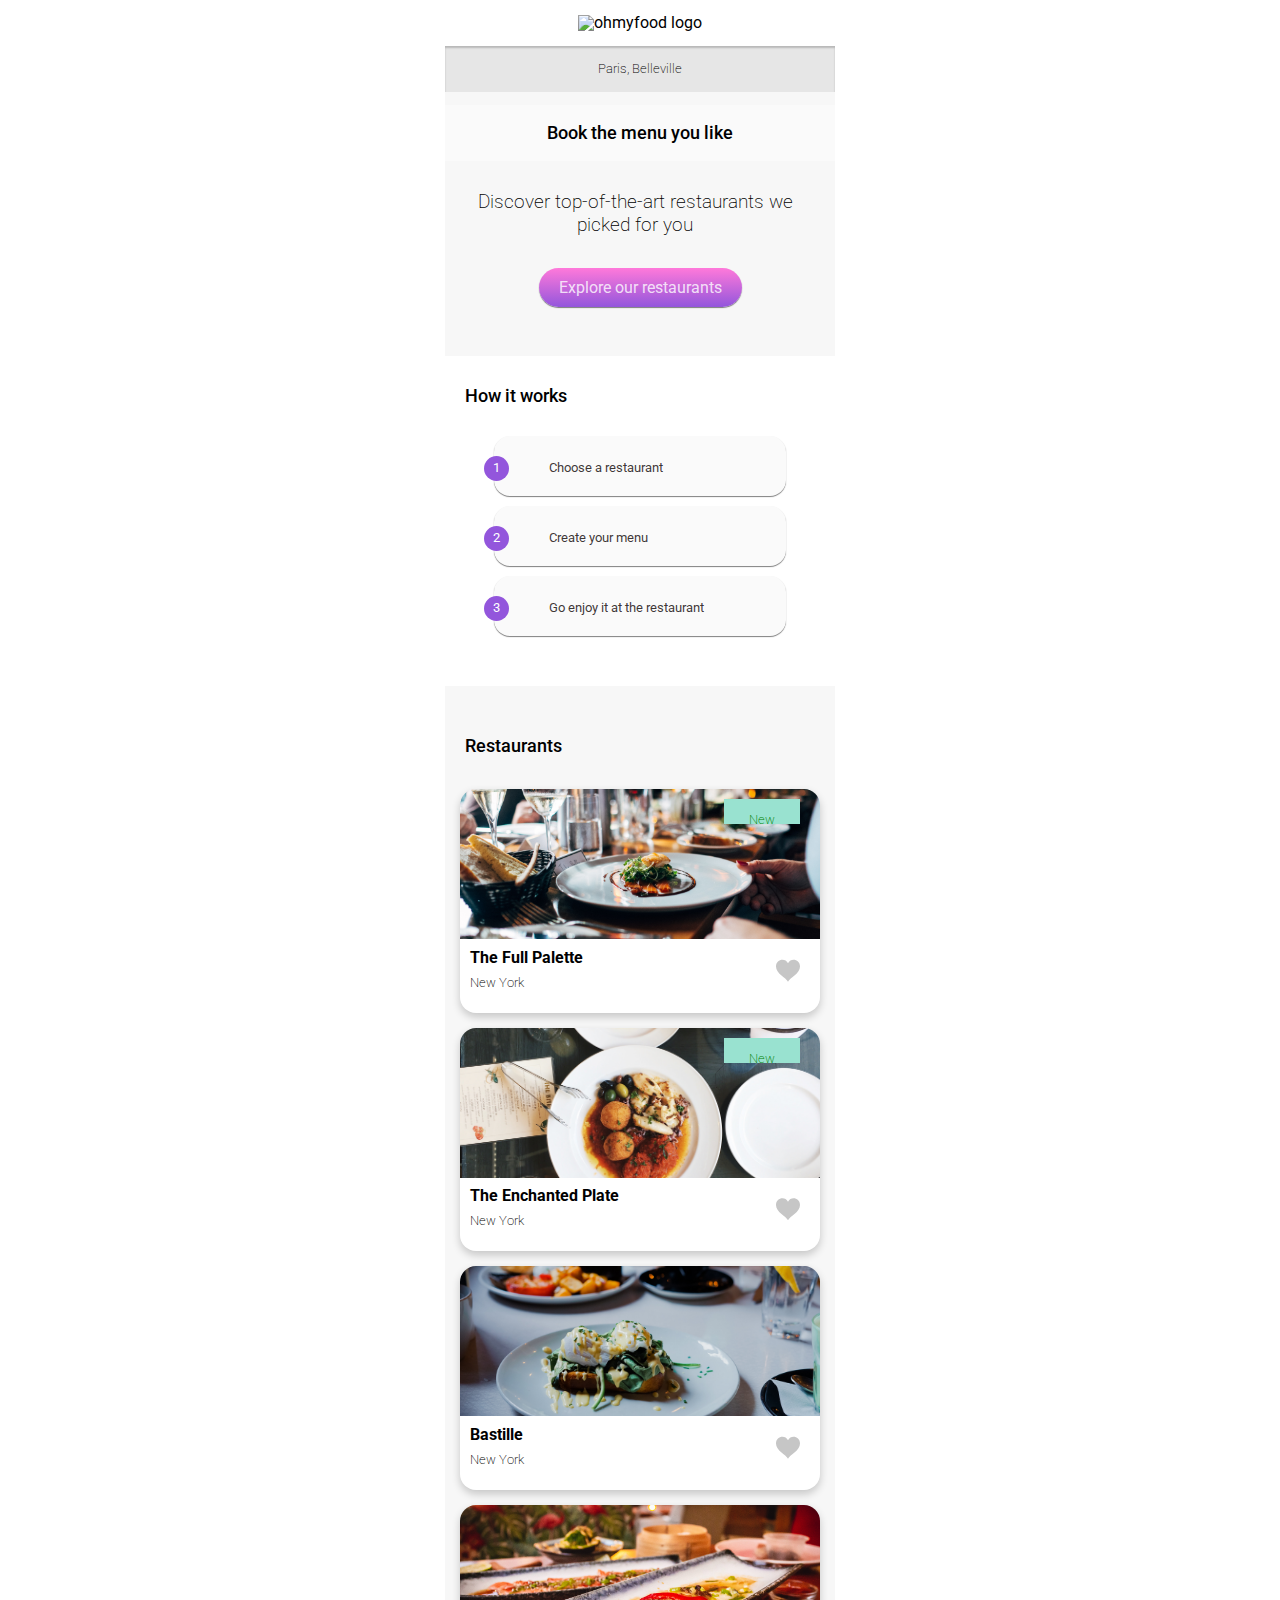
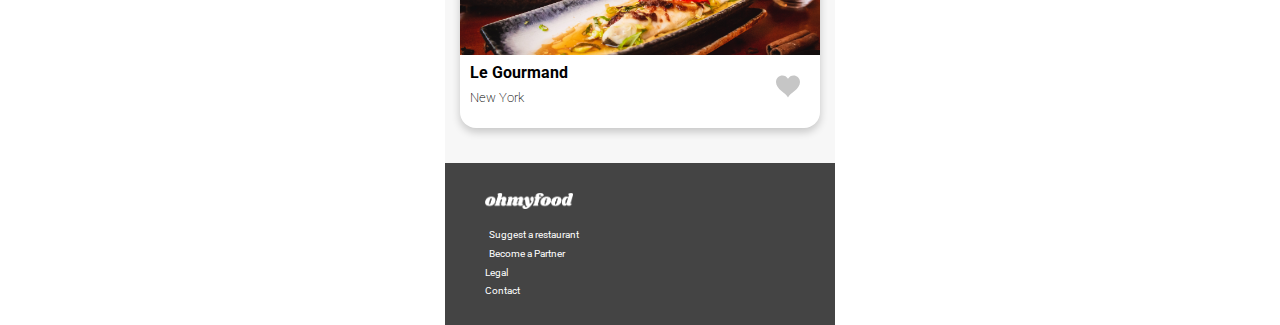
==== commit 8f3107dc: "all pages" ====
--- a/index.html
+++ b/index.html
@@ -44,7 +44,7 @@
     <section id="how-it-works">
       <h1>How it works</h1>
       <button>
-        <span>1</span><i class="fa-solid fa-mobile-screen-button"></i>Chose a
+        <span>1</span><i class="fa-solid fa-mobile-screen-button"></i>Choose a
         restaurant
       </button>
       <button>
@@ -58,7 +58,7 @@
     <section id="restaurants">
       <h1>Restaurants</h1>
       <div id="full-palette">
-        <a href="#">
+        <a href="Full-Palate.html">
           <div class="card">
             <img
               src="images/restaurants/jay-wennington-N_Y88TWmGwA-unsplash.jpg"
@@ -79,7 +79,7 @@
         </a>
       </div>
       <div id="enchanted-plate">
-        <a href="#">
+        <a href="Enchanted-Plate.html">
           <div class="card">
             <img
               src="images/restaurants/stil-u2Lp8tXIcjw-unsplash.jpg"
@@ -118,7 +118,7 @@
         </a>
       </div>
       <div id="le-gourmand">
-        <a href="#">
+        <a href="Le-Gourmand.html">
           <div class="card">
             <img
               src="images/restaurants/louis-hansel-shotsoflouis-qNBGVyOCY8Q-unsplash.jpg"
--- a/CSS/main.css
+++ b/CSS/main.css
@@ -297,7 +297,9 @@
 /* animation end */
 
 p {
-  font-size: 1em;
+  font-size: 1.2em;
+  font-weight: 200;
+  line-height: 1.2em;
 }
 
 header {
@@ -342,6 +344,7 @@
 h1 {
   font-size: large;
   padding: 20px;
+  font-weight: 500;
 }
 
 h3,
@@ -479,7 +482,7 @@
 }
 
 .card:hover {
-  transform: translateY(-4%);
+  transform: translateY(-2%);
 }
 
 .card .container {
@@ -491,6 +494,7 @@
   font-size: 1em;
   margin: 0.1em 0;
   color: black;
+  font-weight: 400;
 }
 
 .card p {
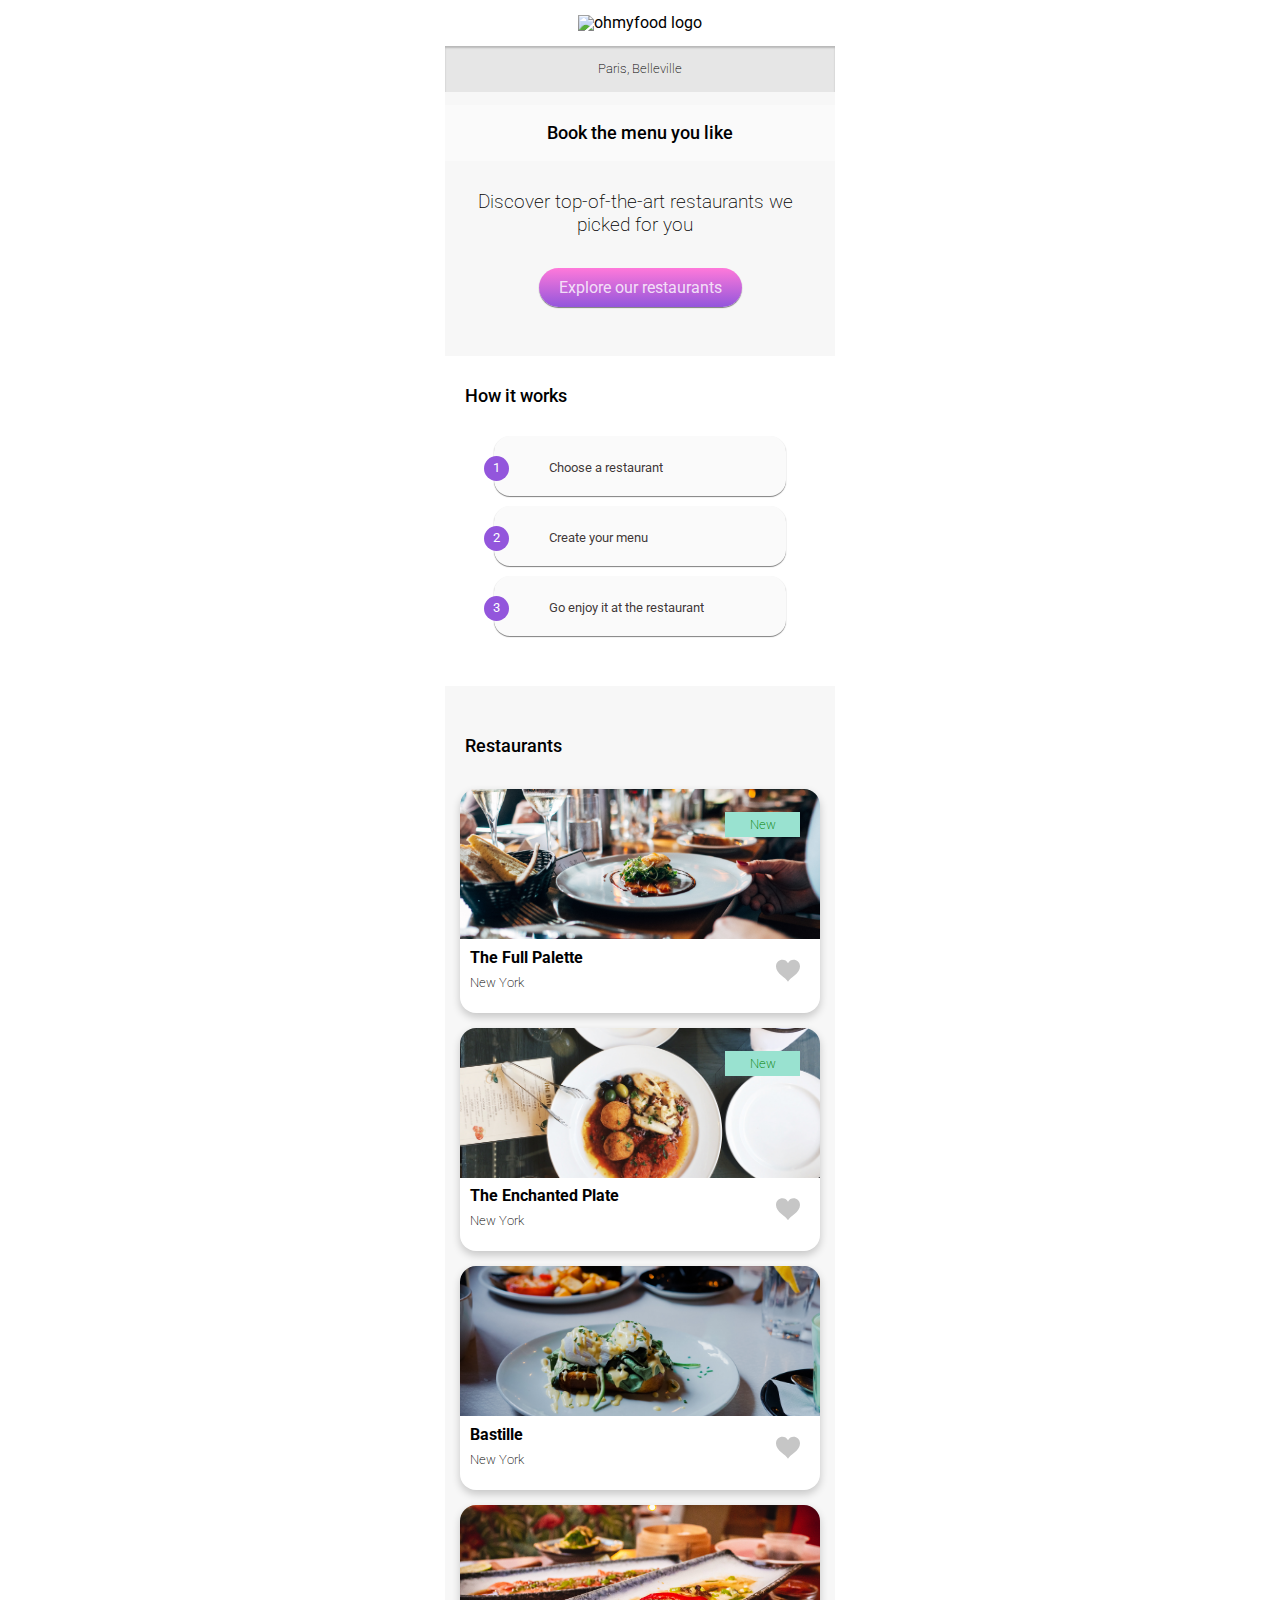
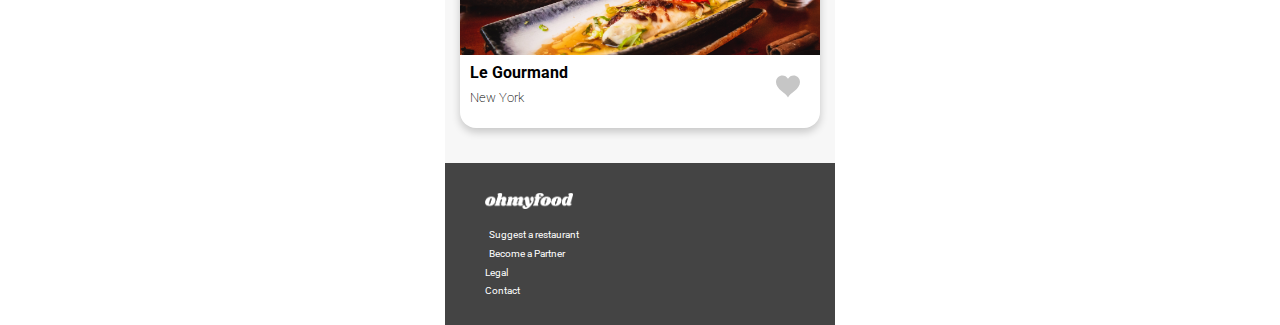
==== commit fbade708: "ellipse progress" ====
--- a/CSS/main.css
+++ b/CSS/main.css
@@ -502,15 +502,15 @@
   font-weight: 200;
 }
 
-.new {
+.new p {
   position: absolute;
   top: 10px;
   right: 20px;
-  width: 76px;
+  width: 75px;
   height: 25px;
   color: green;
   text-align: center;
-  line-height: 0.1em;
+  line-height: 2em;
   background-color: #99e2d0;
 }
 
